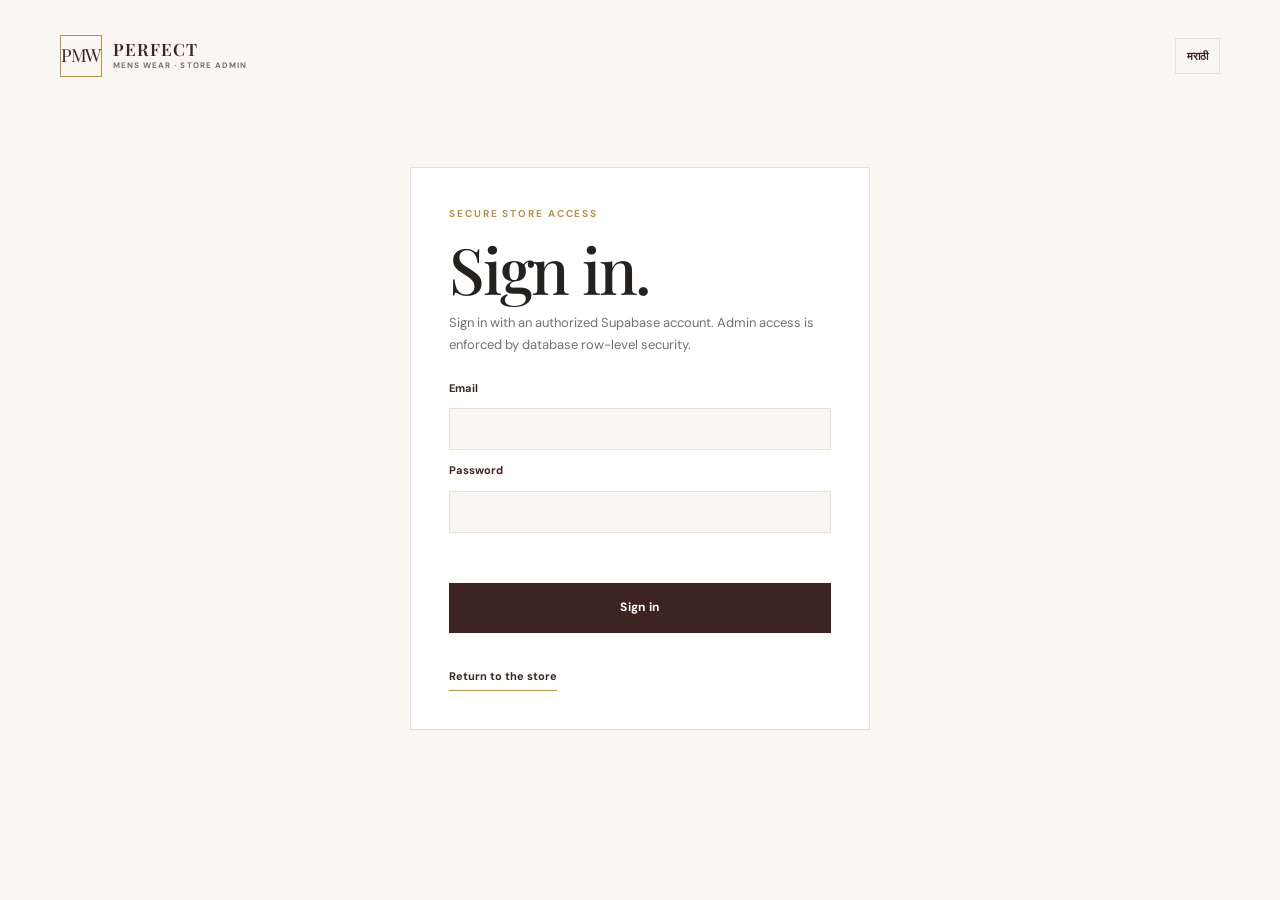
==== admin.html @ 5a7902ae "Complete Perfect Mens Wear storefront and video intro Co-authored-by: Copilot <223556219+Copilot@use" ====
<!doctype html>
<html lang="en">
  <head>
    <meta charset="utf-8">
    <meta name="viewport" content="width=device-width, initial-scale=1">
    <meta name="robots" content="noindex, nofollow">
    <meta name="theme-color" content="#3e2420">
    <title>Store administration | Perfect Mens Wear</title>
    <link rel="preconnect" href="https://fonts.googleapis.com">
    <link rel="preconnect" href="https://fonts.gstatic.com" crossorigin>
    <link href="https://fonts.googleapis.com/css2?family=DM+Sans:wght@400;500;600;700&family=Playfair+Display:wght@500;600;700&family=Noto+Serif+Devanagari:wght@500;600&display=swap" rel="stylesheet">
    <link rel="stylesheet" href="styles.css">
    <script src="site-config.js" defer></script>
    <script src="admin.js" defer></script>
  </head>
  <body class="admin-page">
    <main class="admin-shell page-width">
      <div class="admin-brand-row"><a class="wordmark" href="index.html"><span class="wordmark-mark">PMW</span><span class="wordmark-copy"><strong>PERFECT</strong><small>MENS WEAR · STORE ADMIN</small></span></a><button type="button" class="language-toggle" data-admin-language-toggle aria-label="Switch language">मराठी</button></div>
      <section class="admin-login" data-admin-login>
        <p class="eyebrow">SECURE STORE ACCESS</p>
        <h1>Sign in.</h1>
        <p>Sign in with an authorized Supabase account. Admin access is enforced by database row-level security.</p>
        <form data-admin-login-form>
          <label for="admin-email">Email</label><input id="admin-email" name="email" type="email" autocomplete="username" required>
          <label for="admin-password">Password</label><input id="admin-password" name="password" type="password" autocomplete="current-password" required>
          <p class="admin-message" data-admin-message role="alert"></p>
          <button class="button button-brown" type="submit">Sign in</button>
        </form>
        <a class="text-link" href="index.html">Return to the store</a>
      </section>
      <section class="admin-dashboard" data-admin-dashboard hidden>
        <header class="admin-dashboard-header">
          <div><p class="eyebrow">STORE ADMINISTRATION</p><h1>Manage your store.</h1><p data-admin-user></p></div>
          <button class="button button-outline-admin" type="button" data-admin-signout>Sign out</button>
        </header>
        <nav class="admin-tabs" aria-label="Admin sections">
          <button type="button" data-admin-tab="products" aria-selected="true">Products</button>
          <button type="button" data-admin-tab="enquiries" aria-selected="false">Order enquiries</button>
          <button type="button" data-admin-tab="store" aria-selected="false">Store information</button>
          <button type="button" data-admin-tab="banner" aria-selected="false">Homepage banner</button>
        </nav>
        <p class="admin-message" data-dashboard-message role="status"></p>
        <section class="admin-panel" data-admin-panel="products">
          <h2>Product catalogue</h2>
          <form class="admin-product-form" data-product-form>
            <input type="hidden" name="id">
            <label>Product name<input name="name" maxlength="120" required></label>
            <label>Product name (Marathi)<input name="name_mr" maxlength="120"></label>
            <label>Brand<input name="brand" maxlength="80" required></label>
            <label>Category<input name="category" maxlength="80" required></label>
            <label>Category (Marathi)<input name="category_mr" maxlength="80"></label>
            <label>Price (INR)<input name="price" type="number" min="0" step="1" required></label>
            <label>MRP (optional)<input name="mrp" type="number" min="0" step="1"></label>
            <label>Stock quantity<input name="stock" type="number" min="0" step="1" required></label>
            <label>Sizes (comma-separated)<input name="sizes" placeholder="S, M, L, XL" required></label>
            <label>Colours (comma-separated)<input name="colors" placeholder="Navy, Black"></label>
            <label>Tag<input name="tag" maxlength="40"></label>
            <label>Tag (Marathi)<input name="tag_mr" maxlength="40"></label>
            <label>Product gallery photos (up to 6)<input name="images" type="file" accept="image/jpeg,image/png,image/webp" multiple></label>
            <label class="admin-checkbox"><input name="active" type="checkbox" checked> Visible in the store</label>
            <label class="admin-checkbox"><input name="bestseller" type="checkbox"> Mark as a bestseller</label>
            <label class="admin-checkbox"><input name="new_arrival" type="checkbox"> Mark as a new arrival</label>
            <div class="admin-form-actions"><button class="button button-brown" type="submit">Save product</button><button class="button admin-cancel" type="button" data-product-reset>Clear form</button></div>
          </form>
          <div class="admin-table-wrap"><table><thead><tr><th>Product</th><th>Category</th><th>Price</th><th>Stock</th><th>Visible</th><th>Actions</th></tr></thead><tbody data-product-table></tbody></table></div>
        </section>
        <section class="admin-panel" data-admin-panel="enquiries" hidden>
          <h2>Order enquiries</h2>
          <p>Enquiries submitted through WhatsApp are not copied to this dashboard. This list displays only enquiries securely submitted to the configured Supabase project.</p>
          <div class="admin-table-wrap"><table><thead><tr><th>Received</th><th>Customer</th><th>Contact</th><th>Enquiry</th><th>Status</th><th>Actions</th></tr></thead><tbody data-enquiry-table></tbody></table></div>
        </section>
        <section class="admin-panel" data-admin-panel="store" hidden>
          <h2>Store information</h2>
          <form class="admin-store-form" data-store-form>
            <label>Store phone<input name="phone" type="tel" maxlength="30"></label>
            <label>Opening hours<input name="hours" maxlength="160"></label>
            <label>Full store address<textarea name="address" rows="3" maxlength="300"></textarea></label>
            <label>Google Maps directions URL<input name="mapUrl" type="url" required></label>
            <label>Google Maps embed URL (optional)<input name="mapEmbedUrl" type="url"></label>
            <label>Instagram profile URL (optional)<input name="instagramUrl" type="url"></label>
            <button class="button button-brown" type="submit">Save store information</button>
          </form>
        </section>
        <section class="admin-panel" data-admin-panel="banner" hidden>
          <h2>Homepage banner</h2>
          <form class="admin-banner-form" data-banner-form>
            <label>Banner title<input name="title" maxlength="120" required></label>
            <label>Banner title (Marathi)<input name="title_mr" maxlength="120"></label>
            <label>Image URL<input name="image_url" type="url"></label>
            <label>Upload a banner image<input name="image" type="file" accept="image/jpeg,image/png,image/webp"></label>
            <label>Store page link (optional)<input name="link_url" type="text" placeholder="collection.html or contact.html"></label>
            <label class="admin-checkbox"><input name="active" type="checkbox" checked> Publish this banner</label>
            <button class="button button-brown" type="submit">Save homepage banner</button>
          </form>
        </section>
      </section>
    </main>
  </body>
</html>
---- styles.css ----
:root {
  color-scheme: light;
  --brown: #3e2420;
  --brown-deep: #2b1916;
  --paper: #faf7f2;
  --white: #fff;
  --ink: #24211f;
  --muted: #77716c;
  --line: #e8e1d8;
  --gold: #b8924a;
  --green: #238a4b;
  --serif: "Playfair Display", Georgia, serif;
  --sans: "DM Sans", Arial, sans-serif;
  --devanagari: "Noto Serif Devanagari", serif;
}

* { box-sizing: border-box; }
html { scroll-behavior: smooth; }
body { margin: 0; background: var(--paper); color: var(--ink); font-family: var(--sans); font-size: 15px; line-height: 1.65; -webkit-font-smoothing: antialiased; }
body.drawer-is-open { overflow: hidden; }
button, input, select, textarea { font: inherit; }
button, a, select { -webkit-tap-highlight-color: transparent; }
button { color: inherit; }
a { color: inherit; text-decoration: none; }
img { display: block; max-width: 100%; }
h1, h2, h3, p { margin-top: 0; }
h1, h2, .category-name { font-family: var(--serif); font-weight: 500; letter-spacing: -.035em; }
h1 { font-size: clamp(3rem, 6.7vw, 6.4rem); line-height: .99; }
h2 { font-size: clamp(2.2rem, 4vw, 3.75rem); line-height: 1.07; }
h3 { font-family: var(--serif); font-weight: 500; }
::selection { color: var(--white); background: var(--brown); }
.page-width { width: min(1200px, calc(100% - 64px)); margin-inline: auto; }
.section-padding { padding-block: 104px; }
.centered { text-align: center; }
.mobile-only { display: none; }
.small-note { margin: 24px 0 0; color: var(--muted); font-size: 12px; }
.eyebrow { margin-bottom: 16px; color: var(--gold); font-size: 10px; font-weight: 700; letter-spacing: .19em; line-height: 1.5; }
.eyebrow-light { color: #dec58f; }
.section-heading { margin-bottom: 48px; }
.section-heading h2 { margin-bottom: 0; }
.split-heading { display: flex; align-items: end; justify-content: space-between; gap: 30px; }
.split-heading .text-link { margin-bottom: 10px; }
.section-intro { max-width: 570px; margin: 20px auto 0; color: var(--muted); }
.text-link { display: inline-flex; align-items: center; gap: 14px; padding: 5px 0; border: 0; border-bottom: 1px solid var(--gold); background: transparent; color: var(--brown); font-size: 13px; font-weight: 700; cursor: pointer; transition: gap .2s ease; }
.text-link:hover { gap: 20px; }
.text-link-light { color: var(--white); border-color: #dec58f; }
.button { display: inline-flex; min-height: 50px; align-items: center; justify-content: center; gap: 20px; padding: 0 24px; border: 1px solid transparent; font-size: 12px; font-weight: 700; letter-spacing: .025em; cursor: pointer; transition: background .2s ease, color .2s ease, border-color .2s ease, transform .2s ease; }
.button:hover { transform: translateY(-2px); }
.button-gold { background: var(--gold); color: var(--brown-deep); }
.button-gold:hover { background: #d1ad66; }
.button-brown { background: var(--brown); color: var(--white); }
.button-brown:hover { background: var(--brown-deep); }
.button-outline-light { border-color: rgba(255,255,255,.55); color: var(--white); }
.button-outline-light:hover { background: var(--white); color: var(--brown); }
.button-whatsapp { background: var(--green); color: var(--white); }
.button-whatsapp:hover { background: #176f3b; }
.button-full { width: 100%; }
.skip-link { position: fixed; z-index: 20; top: -60px; left: 16px; padding: 10px 16px; background: var(--white); color: var(--brown); }
.skip-link:focus { top: 12px; }
.sr-only { position: absolute; width: 1px; height: 1px; overflow: hidden; clip: rect(0,0,0,0); white-space: nowrap; clip-path: inset(50%); }

/* Cinematic storefront entrance */
.cinematic-scroll-track { position: relative; z-index: 20; height: 0; }
.cinematic-intro { position: fixed; z-index: 20; inset: 0; width: 100%; height: 100vh; height: 100svh; overflow: hidden; background: var(--brown-deep); color: var(--paper); visibility: hidden; opacity: 0; }
.cinematic-stage { position: relative; width: 100%; height: 100%; overflow: hidden; background: var(--brown-deep); }
.cinematic-video { position: absolute; inset: 0; width: 100%; height: 100%; max-width: none; background: var(--brown-deep); object-fit: cover; object-position: center 52%; }
.cinematic-grade { position: absolute; inset: 0; background: linear-gradient(180deg, rgba(20,13,11,.2), rgba(20,13,11,.04) 40%, rgba(20,13,11,.43)); pointer-events: none; }
.cinematic-opening-copy { position: absolute; z-index: 1; top: clamp(24px, 5vh, 58px); left: clamp(24px, 5vw, 72px); text-shadow: 0 2px 18px rgba(0,0,0,.4); }
.cinematic-identifier { margin: 0; color: var(--paper); font-size: 10px; font-weight: 700; letter-spacing: .2em; }
.cinematic-location { margin: 5px 0 0; color: rgba(250,247,242,.88); font-family: var(--devanagari); font-size: 13px; }
.cinematic-scroll-cue { position: absolute; z-index: 2; bottom: clamp(34px, 7vh, 72px); left: 50%; display: flex; align-items: center; gap: 14px; padding: 8px 14px; border: 0; background: transparent; color: rgba(250,247,242,.94); font-size: 9px; font-weight: 600; letter-spacing: .23em; text-shadow: 0 1px 9px rgba(0,0,0,.45); transform: translateX(-50%); white-space: nowrap; cursor: pointer; }
.cinematic-scroll-cue i { display: block; color: var(--gold); font-size: 20px; font-style: normal; line-height: 1; animation: cinematic-arrow-bob 1.2s ease-in-out infinite; }
.cinematic-scroll-cue:focus-visible { outline: 1px solid var(--gold); outline-offset: 3px; }
.cinematic-play { position: absolute; z-index: 4; bottom: 92px; left: 50%; min-height: 44px; padding: 0 20px; border: 1px solid rgba(250,247,242,.75); background: rgba(43,25,22,.75); color: var(--paper); cursor: pointer; transform: translateX(-50%); }
.cinematic-play[hidden] { display: none; }
.cinematic-skip { position: absolute; z-index: 5; top: 24px; right: 24px; min-height: 42px; padding: 0 15px; border: 1px solid rgba(250,247,242,.62); background: rgba(43,25,22,.22); color: var(--paper); font-size: 11px; cursor: pointer; backdrop-filter: blur(6px); transition: background .2s ease, border-color .2s ease; }
.cinematic-skip:hover, .cinematic-skip:focus-visible { border-color: var(--gold); background: rgba(43,25,22,.76); }
.cinematic-skip:focus-visible { outline: 2px solid var(--gold); outline-offset: 3px; }
.cinematic-brand { position: absolute; z-index: 3; inset: 0; display: flex; flex-direction: column; align-items: center; justify-content: center; padding: 24px; background: var(--brown-deep); color: var(--paper); text-align: center; }
.cinematic-brand-name { display: grid; margin: 0; font-family: var(--serif); font-size: clamp(2.5rem, 8vw, 6.4rem); font-weight: 500; letter-spacing: .09em; line-height: .98; }
.cinematic-brand-name span:last-child { color: var(--gold); font-size: .56em; letter-spacing: .24em; }
.cinematic-divider { display: block; width: min(94px, 22vw); height: 1px; margin: 25px auto 21px; background: var(--gold); }
.cinematic-established, .cinematic-motto { margin: 0; font-size: 9px; letter-spacing: .22em; }
.cinematic-established { color: var(--gold); }
.cinematic-motto { margin-top: 35px; color: rgba(250,247,242,.65); font-size: 8px; letter-spacing: .17em; }
@keyframes cinematic-arrow-bob { 0%, 100% { transform: translateY(-2px); } 50% { transform: translateY(4px); } }

/* Header */
.site-header { position: relative; z-index: 5; height: 82px; background: var(--paper); }
.nav-inner, .primary-nav, .wordmark { display: flex; align-items: center; }
.nav-inner { height: 100%; justify-content: space-between; }
.wordmark { gap: 11px; }
.wordmark-mark { display: flex; width: 42px; height: 42px; align-items: center; justify-content: center; padding-right: .11em; border: 1px solid var(--gold); color: var(--brown); font-family: var(--serif); font-size: 18px; letter-spacing: -.11em; }
.wordmark-copy { display: grid; gap: 1px; }
.wordmark-copy strong { color: var(--brown); font-family: var(--serif); font-size: 17px; font-weight: 600; letter-spacing: .06em; line-height: 1.1; }
.wordmark-copy small { color: var(--muted); font-size: 8px; font-weight: 700; letter-spacing: .13em; }
.primary-nav { gap: 34px; }
.primary-nav > a { position: relative; padding-block: 8px; color: #514a46; font-size: 12px; font-weight: 600; }
.primary-nav > a::after { position: absolute; right: 0; bottom: 1px; left: 0; height: 1px; background: var(--gold); content: ""; transform: scaleX(0); transform-origin: left; transition: transform .2s ease; }
.primary-nav > a:hover::after, .primary-nav > a.is-active::after { transform: scaleX(1); }
.primary-nav > a.is-active { color: var(--brown); }
.nav-order { display: inline-flex; min-height: 42px; align-items: center; gap: 10px; padding: 0; border: 0; background: transparent; color: var(--brown); font-size: 12px; font-weight: 700; cursor: pointer; }
.cart-count { display: inline-grid; min-width: 22px; height: 22px; place-items: center; border-radius: 50%; background: var(--brown); color: var(--white); font-size: 10px; }
.nav-toggle { display: none; width: 44px; height: 44px; padding: 11px; border: 0; background: transparent; cursor: pointer; }
.nav-toggle span { display: block; height: 1px; margin: 6px 0; background: var(--brown); transition: transform .2s ease; }
.nav-toggle[aria-expanded="true"] span:first-child { transform: translateY(3.5px) rotate(45deg); }
.nav-toggle[aria-expanded="true"] span:last-child { transform: translateY(-3.5px) rotate(-45deg); }

/* Home */
.hero { position: relative; min-height: 660px; overflow: hidden; background: var(--brown); color: var(--white); }
.hero-image, .hero-shade { position: absolute; inset: 0; }
.hero-image { background: url("https://images.unsplash.com/photo-1617137968427-85924c800a22?auto=format&fit=crop&w=2200&q=88") center 38% / cover; }
.hero-shade { background: linear-gradient(90deg, rgba(28,18,16,.82) 0%, rgba(35,21,18,.62) 43%, rgba(35,21,18,.05) 100%), linear-gradient(0deg, rgba(24,16,14,.32), transparent 45%); }
.hero-content { position: relative; display: flex; min-height: 660px; flex-direction: column; align-items: flex-start; justify-content: center; padding-block: 80px 105px; }
.hero h1 { margin-bottom: 15px; }
.hero-marathi { margin-bottom: 18px; color: #e6d5b3; font-family: var(--devanagari); font-size: clamp(16px, 2vw, 22px); }
.hero-copy { max-width: 410px; margin-bottom: 29px; color: rgba(255,255,255,.8); font-size: 14px; }
.hero-actions { display: flex; align-items: center; gap: 28px; }
.since-badge { position: absolute; right: 25px; bottom: 53px; display: grid; width: 116px; height: 116px; place-content: center; border: 1px solid rgba(222,197,143,.75); border-radius: 50%; text-align: center; transform: rotate(7deg); }
.since-badge span { color: #e9d8b8; font-size: 9px; letter-spacing: .07em; }
.since-badge strong { color: var(--white); font-family: var(--serif); font-size: 18px; font-weight: 500; }
.hero-caption { position: absolute; right: 32px; bottom: 19px; color: rgba(255,255,255,.65); font-size: 8px; letter-spacing: .18em; }
.brand-section { padding-block: 78px 67px; background: var(--white); }
.brand-section .section-heading { margin-bottom: 34px; }
.brand-section .section-heading h2 { font-size: clamp(1.9rem, 3vw, 2.7rem); }
.brand-list { display: flex; flex-wrap: wrap; align-items: center; justify-content: space-around; gap: 20px; padding-block: 28px; border-top: 1px solid var(--line); border-bottom: 1px solid var(--line); color: #68615c; }
.brand-list span { font-family: var(--serif); font-size: 22px; font-weight: 600; }
.brand-list span:nth-child(2) { font-family: var(--sans); font-size: 16px; font-weight: 700; letter-spacing: .1em; }
.brand-list span:nth-child(3) { font-family: var(--sans); font-size: 19px; font-weight: 700; }
.brand-list span:nth-child(4) { font-family: var(--serif); font-style: italic; }
.brand-list span:nth-child(5) { max-width: 95px; font-size: 15px; line-height: 1.1; text-align: center; }
.brand-section .small-note { margin-top: 17px; }
.category-section { padding-bottom: 90px; }
.category-grid { display: grid; grid-template-columns: repeat(3, 1fr); gap: 16px; }
.category-card { position: relative; display: flex; min-height: 370px; flex-direction: column; justify-content: space-between; overflow: hidden; padding: 25px; background-color: var(--brown); background-position: center; background-size: cover; color: var(--white); }
.category-card::before { position: absolute; inset: 0; background: linear-gradient(180deg, rgba(25,18,16,.08), rgba(25,18,16,.7)); content: ""; transition: background .2s ease; }
.category-card:hover::before { background: linear-gradient(180deg, rgba(25,18,16,.03), rgba(25,18,16,.82)); }
.category-card > * { position: relative; }
.category-shirts { background-image: url("https://images.unsplash.com/photo-1598033129183-c4f50c736f10?auto=format&fit=crop&w=900&q=82"); }
.category-ethnic { background-image: url("https://images.unsplash.com/photo-1617137968427-85924c800a22?auto=format&fit=crop&w=900&q=82"); }
.category-tailoring { background-image: url("https://images.unsplash.com/photo-1617127365659-c47fa864d8bc?auto=format&fit=crop&w=900&q=82"); }
.category-index { color: #f0dfc0; font-size: 9px; font-weight: 600; letter-spacing: .15em; }
.category-name { margin: auto 0 7px; font-size: clamp(1.8rem, 3vw, 2.5rem); }
.category-arrow { position: absolute; right: 24px; bottom: 27px; font-size: 20px; }
.featured-section { background: #f0eae2; }
.new-arrivals-section { background: var(--white); }
.bestsellers-section { background: #f0eae2; }
.product-grid { display: grid; grid-template-columns: repeat(4, minmax(0, 1fr)); gap: 25px 18px; }
.product-card { min-width: 0; transition: transform .25s ease; }
.product-card:hover { transform: translateY(-3px); }
.product-image-wrap { position: relative; aspect-ratio: 4 / 4.8; overflow: hidden; background: #e9e3dc; }
.product-image { width: 100%; height: 100%; object-fit: cover; transition: transform .5s cubic-bezier(.2,.7,.2,1); }
.product-card:hover .product-image { transform: scale(1.045); }
.product-image.image-unavailable { visibility: hidden; }
.product-tag { position: absolute; top: 13px; left: 13px; padding: 6px 9px; background: var(--paper); color: var(--brown); font-size: 8px; font-weight: 700; letter-spacing: .1em; text-transform: uppercase; }
.product-add { position: absolute; right: 12px; bottom: 12px; display: grid; width: 40px; height: 40px; place-items: center; border: 0; border-radius: 50%; background: var(--white); color: var(--brown); font-size: 24px; cursor: pointer; transition: background .2s ease, color .2s ease; }
.product-add:hover { background: var(--brown); color: var(--white); }
.product-meta { display: flex; justify-content: space-between; gap: 8px; margin-top: 14px; color: var(--muted); font-size: 9px; font-weight: 700; letter-spacing: .11em; text-transform: uppercase; }
.product-card h3 { margin: 7px 0 5px; font-size: 18px; line-height: 1.3; }
.product-price { display: flex; align-items: center; gap: 9px; }
.product-price strong { font-size: 13px; }
.product-mrp { color: #938b83; font-size: 11px; text-decoration: line-through; }
.product-enquiry-button { display: flex; width: 100%; min-height: 39px; align-items: center; justify-content: space-between; gap: 8px; margin-top: 12px; padding: 0 12px; border: 1px solid var(--brown); background: transparent; color: var(--brown); font-size: 10px; font-weight: 700; text-align: left; cursor: pointer; transition: background .2s ease, color .2s ease; }
.product-enquiry-button:hover { background: var(--brown); color: var(--white); }
.product-card-actions { display: flex; gap: 8px; margin-top: 12px; }
.product-card-actions select { width: 78px; height: 40px; padding: 0 8px; border: 1px solid var(--line); border-radius: 0; background: var(--white); color: var(--brown); font-size: 11px; }
.add-button { min-height: 40px; flex: 1; padding-inline: 12px; border: 1px solid var(--brown); background: transparent; color: var(--brown); font-size: 10px; font-weight: 700; cursor: pointer; transition: background .2s ease, color .2s ease; }
.add-button:hover { background: var(--brown); color: var(--white); }
.product-grid-home .product-card-actions { display: none; }
.featured-section > .page-width > .small-note { margin-top: 28px; }
.heritage-section { display: grid; min-height: 500px; grid-template-columns: 1fr 1fr; background: var(--brown); color: var(--white); }
.heritage-image { min-height: 470px; background: url("https://images.unsplash.com/photo-1617137968427-85924c800a22?auto=format&fit=crop&w=1300&q=85") center 38% / cover; }
.heritage-copy { display: flex; max-width: 650px; flex-direction: column; align-items: flex-start; justify-content: center; padding: 75px clamp(38px, 7vw, 105px); }
.heritage-copy h2 { margin-bottom: 19px; font-size: clamp(2.2rem, 3.7vw, 3.5rem); }
.heritage-copy > p:not(.eyebrow) { max-width: 415px; margin-bottom: 28px; color: rgba(255,255,255,.72); font-size: 13px; }
.order-section { background: var(--white); }
.order-section .section-heading { margin-bottom: 48px; }
.order-section .section-heading h2 { font-size: clamp(2.1rem, 4vw, 3.25rem); }
.steps-grid { display: grid; grid-template-columns: repeat(3, 1fr); margin: 0 0 42px; border-top: 1px solid var(--line); border-bottom: 1px solid var(--line); }
.step { padding: 30px 34px; }
.step + .step { border-left: 1px solid var(--line); }
.step-number { color: var(--gold); font-family: var(--serif); font-size: 22px; }
.step h3 { margin: 14px 0 8px; font-size: 20px; }
.step p { max-width: 280px; margin-bottom: 0; color: var(--muted); font-size: 12px; }

/* Interior pages */
.page-hero { position: relative; min-height: 390px; overflow: hidden; background-color: var(--brown); background-position: center 44%; background-size: cover; color: var(--white); }
.page-hero::before { position: absolute; inset: 0; background: linear-gradient(90deg, rgba(30,18,15,.8), rgba(30,18,15,.15)); content: ""; }
.collection-hero { background-image: url("https://images.unsplash.com/photo-1617127365659-c47fa864d8bc?auto=format&fit=crop&w=2000&q=85"); }
.contact-hero { background-image: url("https://images.unsplash.com/photo-1617137968427-85924c800a22?auto=format&fit=crop&w=2000&q=85"); }
.page-hero-content { position: relative; display: flex; min-height: 390px; flex-direction: column; align-items: flex-start; justify-content: center; padding-block: 60px; }
.page-hero h1 { margin-bottom: 15px; font-size: clamp(3.1rem, 6vw, 5.3rem); }
.page-hero-content > p:last-child { max-width: 390px; margin-bottom: 0; color: rgba(255,255,255,.83); font-size: 14px; }
.collection-section { padding-top: 56px; }
.catalog-notice { display: flex; align-items: flex-start; gap: 13px; margin-bottom: 54px; padding: 17px 19px; border: 1px solid #e7d8b8; background: #f7f0e3; }
.notice-mark { display: grid; width: 21px; height: 21px; flex: 0 0 auto; place-items: center; border: 1px solid var(--gold); border-radius: 50%; color: var(--brown); font-family: var(--serif); font-size: 13px; }
.catalog-notice p { margin: 0; color: #655b4e; font-size: 12px; }
.catalog-notice strong { color: var(--brown); }
.collection-toolbar { display: flex; align-items: end; justify-content: space-between; gap: 20px; }
.collection-toolbar h2 { margin: 0; font-size: clamp(2.1rem, 4vw, 3.2rem); }
.collection-toolbar .eyebrow { margin-bottom: 7px; }
.filter-list { display: flex; flex-wrap: wrap; gap: 9px; margin: 32px 0 35px; }
.filter-chip { min-height: 40px; padding: 0 17px; border: 1px solid #ddd5ca; background: transparent; color: #625a54; font-size: 11px; cursor: pointer; transition: background .2s ease, color .2s ease, border-color .2s ease; }
.filter-chip:hover, .filter-chip.is-active { border-color: var(--brown); background: var(--brown); color: var(--white); }
.collection-section .product-grid { row-gap: 44px; }
.empty-products { grid-column: 1 / -1; color: var(--muted); }
.story-section { padding-block: 110px; background: var(--white); }
.story-grid { display: grid; grid-template-columns: 1fr 1fr; align-items: center; gap: clamp(45px, 8vw, 120px); }
.story-image { min-height: 520px; background: url("https://images.unsplash.com/photo-1617127365659-c47fa864d8bc?auto=format&fit=crop&w=1200&q=85") center / cover; }
.store-visit-section { background: var(--white); }
.store-visit-grid { display: grid; grid-template-columns: 1fr 1fr; align-items: center; gap: clamp(42px, 8vw, 110px); }
.storefront-photo-slot { position: relative; display: grid; min-height: 380px; place-items: center; overflow: hidden; background: #eee7de; }
.storefront-image { position: absolute; inset: 0; width: 100%; height: 100%; object-fit: cover; }
.storefront-image[hidden] { display: none; }
.storefront-photo-placeholder { display: flex; width: min(330px, calc(100% - 40px)); flex-direction: column; align-items: center; justify-content: center; padding: 36px 25px; border: 1px solid rgba(62,36,32,.18); color: var(--brown); text-align: center; }
.storefront-photo-placeholder[hidden] { display: none; }
.storefront-monogram { display: grid; width: 64px; height: 64px; place-items: center; margin-bottom: 20px; border: 1px solid var(--gold); font-family: var(--serif); font-size: 19px; }
.storefront-photo-placeholder p { max-width: 250px; margin: 0; color: #665c55; font-size: 12px; }
.store-visit-copy { max-width: 480px; }
.store-visit-copy h2 { margin-bottom: 20px; }
.store-visit-copy > p:not(.eyebrow) { color: #69615b; font-size: 13px; }
.store-visit-copy .store-visit-address { margin-block: 22px; color: var(--brown); font-weight: 700; }
.story-copy { max-width: 480px; }
.story-copy h2 { margin-bottom: 24px; font-size: clamp(2.7rem, 4.6vw, 4.25rem); }
.story-copy > p:not(.eyebrow):not(.story-signoff) { color: #69615b; font-size: 13px; }
.story-signoff { margin: 28px 0 0; color: var(--brown); font-family: var(--devanagari); font-size: 13px; }
.story-signoff span { padding-inline: 5px; color: var(--gold); }
.contact-section { background: #f0eae2; }
.contact-grid { display: grid; grid-template-columns: 1fr .8fr; align-items: center; gap: clamp(60px, 11vw, 160px); }
.contact-copy h2 { margin-bottom: 23px; font-size: clamp(2.8rem, 4.7vw, 4.25rem); }
.contact-location { margin-bottom: 34px; color: #655e58; font-size: 13px; }
.contact-details { display: grid; gap: 19px; margin-bottom: 26px; }
.contact-detail { display: grid; grid-template-columns: 110px 1fr; align-items: baseline; gap: 12px; }
.contact-detail > span { color: #93836d; font-size: 9px; font-weight: 700; letter-spacing: .14em; }
.contact-detail p, .contact-detail a, .contact-detail button { margin: 0; color: var(--brown); font-size: 13px; font-weight: 600; }
.inline-button { padding: 0; border: 0; background: transparent; text-align: left; cursor: pointer; }
.inline-button span { margin-left: 7px; color: var(--gold); }
.contact-card { position: relative; display: flex; min-height: 430px; flex-direction: column; justify-content: center; overflow: hidden; padding: 48px; background: var(--brown); color: var(--white); }
.contact-card::after { position: absolute; right: -70px; bottom: -100px; width: 320px; height: 320px; border: 1px solid rgba(222,197,143,.25); border-radius: 50%; box-shadow: 0 0 0 36px rgba(222,197,143,.035), 0 0 0 72px rgba(222,197,143,.025); content: ""; }
.contact-card-top { position: absolute; top: 28px; right: 30px; left: 30px; display: flex; align-items: center; justify-content: space-between; }
.monogram { color: var(--gold); font-family: var(--serif); font-size: 16px; letter-spacing: .12em; }
.since-label { color: #d4c09a; font-size: 8px; letter-spacing: .18em; }
.contact-card h3 { position: relative; margin-bottom: 13px; font-size: clamp(2.5rem, 4vw, 3.5rem); line-height: 1.1; }
.contact-card > p:not(.eyebrow) { position: relative; margin-bottom: 0; color: rgba(255,255,255,.73); font-size: 12px; }
.contact-card .eyebrow { position: relative; margin-bottom: 13px; }
.contact-card-bottom { position: absolute; z-index: 1; bottom: 26px; left: 30px; color: #d4c09a; font-family: var(--devanagari); font-size: 11px; }
.closing-section { background: var(--white); }
.closing-section h2 { margin-bottom: 19px; font-size: clamp(2.3rem, 4vw, 3.5rem); }
.closing-section .section-intro { margin-bottom: 27px; }

/* Footer */
.site-footer { background: var(--brown-deep); color: var(--white); }
.footer-main { display: grid; grid-template-columns: 1.3fr .8fr 1fr .8fr; gap: 40px; padding-block: 62px 52px; }
.wordmark-light .wordmark-mark { color: var(--white); }
.wordmark-light .wordmark-copy strong { color: var(--white); }
.wordmark-light .wordmark-copy small { color: #c9bba9; }
.footer-brand > p { margin: 20px 0 0; color: #c6bdb5; font-size: 11px; }
.footer-column { display: flex; flex-direction: column; align-items: flex-start; gap: 8px; }
.footer-column h3 { margin: 2px 0 8px; color: #e3c88f; font-family: var(--sans); font-size: 10px; font-weight: 700; letter-spacing: .16em; text-transform: uppercase; }
.footer-column > a, .footer-column > p, .footer-whatsapp { margin: 0; color: #c6bdb5; font-size: 11px; }
.footer-column > a:hover, .footer-whatsapp:hover { color: var(--white); }
.footer-whatsapp { padding: 0; border: 0; background: transparent; cursor: pointer; }
.footer-note { display: flex; flex-direction: column; align-items: flex-start; justify-content: center; border-left: 1px solid rgba(255,255,255,.15); padding-left: 27px; }
.footer-since { color: #e3c88f; font-family: var(--serif); font-size: 20px; }
.footer-note p { margin: 8px 0; color: #c6bdb5; font-size: 11px; }
.footer-note > span:last-child { color: #c6bdb5; font-family: var(--devanagari); font-size: 11px; }
.footer-bottom { border-top: 1px solid rgba(255,255,255,.12); }
.footer-bottom > .page-width { display: flex; min-height: 47px; align-items: center; justify-content: space-between; color: #a99d93; font-size: 9px; }

/* Order drawer */
.toast-region { position: fixed; z-index: 15; right: 22px; bottom: 22px; max-width: min(420px, calc(100% - 32px)); padding: 14px 18px; background: var(--brown-deep); color: var(--white); font-size: 12px; opacity: 0; pointer-events: none; transform: translateY(12px); transition: opacity .2s ease, transform .2s ease; }
.toast-region.is-visible { opacity: 1; transform: translateY(0); }
.drawer-backdrop { position: fixed; z-index: 10; inset: 0; background: rgba(20,14,12,.54); opacity: 0; transition: opacity .25s ease; }
.drawer-backdrop:not([hidden]) { opacity: 1; }
.order-drawer { position: fixed; z-index: 11; top: 0; right: 0; bottom: 0; display: flex; width: min(480px, 100%); flex-direction: column; background: var(--paper); box-shadow: -10px 0 35px rgba(0,0,0,.12); visibility: hidden; transform: translateX(105%); transition: transform .28s ease, visibility .28s; }
.order-drawer.is-open { visibility: visible; transform: translateX(0); }
.drawer-header { display: flex; min-height: 94px; align-items: center; justify-content: space-between; padding: 20px 26px; border-bottom: 1px solid var(--line); }
.drawer-header .eyebrow { margin-bottom: 4px; }
.drawer-header h2 { margin: 0; font-size: 27px; }
.icon-button { display: grid; width: 42px; height: 42px; place-items: center; border: 1px solid var(--line); background: transparent; font-size: 26px; cursor: pointer; }
.drawer-body { flex: 1; overflow: auto; padding: 22px 26px 30px; }
.cart-items { display: grid; gap: 16px; }
.cart-item { position: relative; display: grid; grid-template-columns: 84px 1fr 30px; gap: 14px; padding-bottom: 16px; border-bottom: 1px solid var(--line); }
.cart-item > img { width: 84px; height: 104px; background: #e9e3dc; object-fit: cover; }
.cart-item-info > span { color: var(--muted); font-size: 9px; font-weight: 700; letter-spacing: .1em; text-transform: uppercase; }
.cart-item-info h3 { margin: 2px 0 4px; font-size: 15px; line-height: 1.25; }
.cart-item-info > p { margin: 0 0 8px; color: var(--muted); font-size: 10px; }
.quantity-control { display: inline-flex; height: 28px; align-items: center; border: 1px solid var(--line); }
.quantity-control button { width: 30px; height: 28px; border: 0; background: transparent; cursor: pointer; }
.quantity-control span { min-width: 21px; text-align: center; font-size: 11px; }
.remove-item { align-self: start; border: 0; background: transparent; color: var(--muted); font-size: 21px; cursor: pointer; }
.empty-cart { padding: 32px 12px; text-align: center; }
.empty-cart-icon { display: inline-grid; width: 48px; height: 48px; place-items: center; border: 1px solid var(--gold); border-radius: 50%; color: var(--brown); font-size: 24px; }
.empty-cart h3 { margin: 15px 0 5px; font-size: 20px; }
.empty-cart p { color: var(--muted); font-size: 12px; }
.empty-cart .text-link { font-size: 11px; }
.order-form { display: grid; gap: 10px; margin-top: 25px; }
.cart-total { display: flex; align-items: center; justify-content: space-between; padding-top: 18px; border-top: 1px solid var(--line); font-size: 13px; }
.cart-total strong { color: var(--brown); font-size: 19px; }
.order-form .small-note { margin: 0 0 8px; font-size: 10px; }
.order-form label { margin-top: 3px; color: var(--brown); font-size: 11px; font-weight: 700; }
.order-form label span { color: var(--muted); font-weight: 400; }
.order-form input, .order-form textarea { width: 100%; min-height: 43px; padding: 10px 12px; border: 1px solid #ddd5ca; border-radius: 0; outline: 0; background: var(--white); color: var(--ink); font-size: 12px; }
.order-form textarea { resize: vertical; }
.order-form input:focus, .order-form textarea:focus { border-color: var(--gold); box-shadow: 0 0 0 2px rgba(184,146,74,.14); }
.form-error { min-height: 0; margin: 0; color: #a33324; font-size: 11px; }
.form-error:empty { display: none; }
.order-form .button { margin-top: 5px; }
.drawer-disclaimer { margin: 0; color: var(--muted); font-size: 10px; text-align: center; }

@media (max-width: 900px) {
  .page-width { width: min(100% - 48px, 760px); }
  .section-padding { padding-block: 82px; }
  .primary-nav { gap: 22px; }
  .product-grid { grid-template-columns: repeat(2, minmax(0, 1fr)); gap: 34px 18px; }
  .product-grid-home { grid-template-columns: repeat(2, minmax(0, 1fr)); gap: 28px 16px; }
  .product-grid-home .product-card h3 { font-size: 16px; }
  .product-grid-home .product-meta { font-size: 8px; }
  .product-grid-home .product-image-wrap { aspect-ratio: 4 / 4.7; }
  .category-card { min-height: 310px; padding: 19px; }
  .heritage-copy { padding: 55px 38px; }
  .footer-main { grid-template-columns: 1fr 1fr; gap: 38px; }
  .footer-note { min-height: 100px; }
  .contact-grid { gap: 55px; }
  .contact-card { min-height: 400px; padding: 34px; }
}

@media (max-width: 600px) {
  body { font-size: 14px; }
  .page-width { width: calc(100% - 40px); }
  .section-padding { padding-block: 68px; }
  .cinematic-video { object-position: 52% 62%; }
  .cinematic-opening-copy { top: 22px; left: 18px; }
  .cinematic-identifier { font-size: 8px; letter-spacing: .15em; }
  .cinematic-location { font-size: 11px; }
  .cinematic-skip { top: 16px; right: 14px; min-height: 40px; padding-inline: 11px; font-size: 10px; }
  .cinematic-scroll-cue { bottom: 30px; font-size: 8px; }
  .cinematic-brand-name { font-size: clamp(2.45rem, 13vw, 4.2rem); }
  .cinematic-motto { margin-top: 28px; font-size: 7px; }
  .section-heading { margin-bottom: 32px; }
  .mobile-only { display: initial; }
  .split-heading { align-items: flex-start; flex-direction: column; gap: 18px; }
  .split-heading .text-link { margin: 0; }
  .site-header { height: 70px; }
  .wordmark-mark { width: 37px; height: 37px; font-size: 16px; }
  .wordmark-copy strong { font-size: 15px; }
  .wordmark-copy small { font-size: 7px; }
  .nav-toggle { display: block; }
  .primary-nav { position: absolute; top: 70px; right: 0; left: 0; display: none; align-items: stretch; flex-direction: column; gap: 0; padding: 10px 20px 18px; border-top: 1px solid var(--line); background: var(--paper); box-shadow: 0 12px 20px rgba(36,25,20,.08); }
  .primary-nav.is-open { display: flex; }
  .primary-nav > a { padding: 13px 0; border-bottom: 1px solid var(--line); }
  .primary-nav > a::after { display: none; }
  .nav-order { justify-content: flex-start; padding-top: 13px; }
  .hero, .hero-content { min-height: 640px; }
  .hero-image { background-position: 58% center; }
  .hero-shade { background: linear-gradient(90deg, rgba(28,18,16,.78), rgba(35,21,18,.28)), linear-gradient(0deg, rgba(24,16,14,.45), transparent 55%); }
  .hero-content { justify-content: center; padding-block: 72px 130px; }
  .hero h1 { font-size: clamp(3.35rem, 15vw, 5rem); }
  .hero-copy { max-width: 315px; font-size: 13px; }
  .hero-actions { align-items: flex-start; flex-direction: column; gap: 14px; }
  .since-badge { right: 22px; bottom: 44px; width: 90px; height: 90px; }
  .since-badge span { font-size: 7px; }
  .since-badge strong { font-size: 15px; }
  .hero-caption { right: auto; bottom: 16px; left: 20px; font-size: 7px; }
  .brand-section { padding-block: 61px 53px; }
  .brand-list { justify-content: center; gap: 22px 32px; padding-block: 24px; }
  .brand-list span { font-size: 18px; }
  .brand-list span:nth-child(2) { font-size: 13px; }
  .brand-list span:nth-child(3) { font-size: 16px; }
  .brand-list span:nth-child(4) { font-size: 18px; }
  .brand-list span:nth-child(5) { font-size: 12px; }
  .category-grid { grid-template-columns: 1fr; gap: 12px; }
  .category-card { min-height: 320px; padding: 23px; }
  .category-name { font-size: 2.25rem; }
  .product-grid-home { grid-template-columns: repeat(2, minmax(0, 1fr)); gap: 27px 13px; }
  .product-grid-home .product-meta { font-size: 8px; }
  .product-grid-home .product-card h3 { font-size: 16px; }
  .product-grid-home .product-image-wrap { aspect-ratio: 4 / 4.7; }
  .heritage-section { grid-template-columns: 1fr; }
  .heritage-image { min-height: 310px; }
  .heritage-copy { padding: 58px 25px 65px; }
  .steps-grid { grid-template-columns: 1fr; }
  .step { padding: 24px 20px; }
  .step + .step { border-top: 1px solid var(--line); border-left: 0; }
  .page-hero, .page-hero-content { min-height: 350px; }
  .page-hero h1 { font-size: 3.5rem; }
  .page-hero-content { padding-block: 52px; }
  .collection-section { padding-top: 40px; }
  .catalog-notice { margin-bottom: 38px; padding: 14px; }
  .collection-toolbar { align-items: flex-start; flex-direction: column; }
  .collection-toolbar .button { min-height: 43px; }
  .filter-list { gap: 7px; margin: 25px 0 28px; }
  .filter-chip { min-height: 37px; padding-inline: 12px; font-size: 10px; }
  .collection-section .product-grid { gap: 30px 13px; }
  .product-card h3 { font-size: 16px; }
  .product-meta { font-size: 8px; }
  .product-enquiry-button { min-height: 38px; margin-top: 10px; padding-inline: 9px; font-size: 9px; }
  .product-card-actions { display: grid; grid-template-columns: 72px 1fr; gap: 6px; margin-top: 11px; }
  .product-card-actions select { width: 100%; min-width: 0; height: 39px; padding: 0 7px; font-size: 10px; }
  .add-button { min-height: 39px; padding: 0 7px; font-size: 9px; }
  .story-section { padding-block: 65px; }
  .story-grid { grid-template-columns: 1fr; gap: 37px; }
  .story-image { min-height: 340px; }
  .story-copy h2 { font-size: 3.15rem; }
  .store-visit-grid { grid-template-columns: 1fr; gap: 34px; }
  .storefront-photo-slot { min-height: 285px; }
  .store-visit-copy h2 { font-size: 3.1rem; }
  .contact-grid { grid-template-columns: 1fr; gap: 43px; }
  .contact-copy h2 { font-size: 3.2rem; }
  .contact-detail { grid-template-columns: 94px 1fr; }
  .contact-card { min-height: 355px; }
  .closing-section h2 { font-size: 2.6rem; }
  .footer-main { grid-template-columns: 1fr 1fr; gap: 33px 22px; padding-block: 48px 38px; }
  .footer-brand { grid-column: 1 / -1; }
  .footer-note { min-height: 88px; padding-left: 18px; }
  .footer-bottom > .page-width { min-height: 53px; font-size: 8px; }
  .drawer-header { padding-inline: 20px; }
  .drawer-body { padding-inline: 20px; }
  .toast-region { right: 16px; bottom: 16px; }
}

@media (prefers-reduced-motion: reduce) {
  *, *::before, *::after { scroll-behavior: auto !important; transition-duration: .01ms !important; animation-duration: .01ms !important; animation-iteration-count: 1 !important; }
}

.language-toggle {
  min-height: 36px;
  padding: 0 11px;
  border: 1px solid var(--line);
  background: transparent;
  color: var(--brown);
  font-size: 11px;
  font-weight: 700;
  cursor: pointer;
}
.language-toggle:hover, .language-toggle:focus-visible { border-color: var(--gold); background: var(--white); }
.product-image-button { position: absolute; inset: 0; width: 100%; padding: 0; border: 0; background: transparent; text-align: left; cursor: zoom-in; }
.product-image-button .product-image { position: absolute; inset: 0; }
.product-image-wrap { isolation: isolate; }
.product-tag, .product-add, .wishlist-button { z-index: 1; }
.wishlist-button { position: absolute; top: 11px; right: 11px; display: grid; width: 38px; height: 38px; place-items: center; border: 0; border-radius: 50%; background: var(--white); color: var(--brown); font-size: 21px; cursor: pointer; transition: background .2s ease, color .2s ease, transform .2s ease; }
.wishlist-button:hover { transform: scale(1.08); }
.wishlist-button.is-saved { background: var(--brown); color: var(--white); }
.product-details-link { margin-top: 9px; padding: 0; border: 0; border-bottom: 1px solid var(--gold); background: none; color: var(--brown); font-size: 10px; font-weight: 700; cursor: pointer; }
.catalog-controls { display: grid; grid-template-columns: minmax(190px, 2fr) repeat(2, minmax(110px, .75fr)) minmax(160px, 1fr) auto; gap: 10px; margin: 0 0 18px; }
.catalog-controls input, .catalog-controls select { width: 100%; min-height: 43px; padding: 0 12px; border: 1px solid var(--line); border-radius: 0; background: var(--white); color: var(--ink); font-size: 12px; }
.catalog-controls input:focus, .catalog-controls select:focus { outline: 2px solid rgba(184,146,74,.45); outline-offset: 1px; }
.catalog-controls .filter-chip { min-height: 43px; white-space: nowrap; }
.catalog-result-count { min-height: 18px; margin: -7px 0 18px; color: var(--muted); font-size: 11px; }
.recent-products-section { margin-top: 88px; }
.recent-products-section .section-heading { margin-bottom: 30px; }
.festival-section { padding-block: 70px; background: var(--brown); color: var(--white); }
.festival-content { display: flex; align-items: center; justify-content: space-between; gap: 30px; }
.festival-content h2 { margin-bottom: 12px; font-size: clamp(2.2rem, 4vw, 3.5rem); }
.festival-content p:not(.eyebrow) { margin-bottom: 0; color: rgba(255,255,255,.75); }
.floating-whatsapp { position: fixed; z-index: 8; right: 20px; bottom: 20px; display: grid; width: 56px; height: 56px; place-items: center; border: 0; border-radius: 50%; background: #238a4b; box-shadow: 0 4px 18px rgba(0,0,0,.2); color: var(--white); font-size: 25px; cursor: pointer; transition: transform .2s ease, background .2s ease; }
.floating-whatsapp:hover { transform: translateY(-3px); background: #176f3b; }
.directions-link { margin-top: 22px; }
.contact-form-section { background: var(--white); }
.contact-form-layout { display: grid; grid-template-columns: 1fr 1fr; gap: 70px; align-items: start; }
.contact-form-layout h2 { max-width: 430px; }
.contact-form-layout .section-intro { margin: 0; }
.contact-location, [data-store-address] { white-space: pre-line; }
.contact-form { display: grid; gap: 10px; }
.contact-form label { margin-top: 4px; color: var(--brown); font-size: 11px; font-weight: 700; }
.contact-form label span { color: var(--muted); font-weight: 400; }
.contact-form input, .contact-form textarea { width: 100%; min-height: 44px; padding: 11px 12px; border: 1px solid var(--line); background: var(--paper); color: var(--ink); }
.contact-form textarea { resize: vertical; }
.contact-form input:focus, .contact-form textarea:focus { outline: 2px solid rgba(184,146,74,.45); outline-offset: 1px; }
.contact-form .button { justify-self: start; }
.map-section iframe { display: block; width: 100%; height: 360px; border: 0; }
.product-modal-backdrop { position: fixed; z-index: 12; inset: 0; display: grid; place-items: center; overflow-y: auto; padding: 24px; background: rgba(20,14,12,.68); }
.product-modal-backdrop[hidden] { display: none; }
.product-modal { position: relative; width: min(920px, 100%); max-height: min(740px, calc(100dvh - 48px)); overflow: auto; background: var(--paper); }
.product-modal-close { position: absolute; z-index: 2; top: 14px; right: 14px; background: var(--paper); }
.product-detail-layout { display: grid; min-height: 500px; grid-template-columns: 1fr 1fr; }
.product-detail-gallery { position: relative; min-height: 500px; background: #e9e3dc; }
.product-detail-gallery > img { width: 100%; height: 100%; position: absolute; inset: 0; object-fit: cover; }
.product-detail-copy { display: flex; flex-direction: column; align-items: stretch; justify-content: center; padding: 54px; }
.product-detail-copy h2 { margin-bottom: 12px; font-size: clamp(2rem, 4vw, 3rem); }
.product-detail-copy > p:not(.eyebrow) { color: var(--muted); font-size: 13px; }
.product-detail-copy .eyebrow { margin-bottom: 11px; }
.product-detail-copy label { margin: 10px 0 5px; font-size: 11px; font-weight: 700; }
.product-detail-copy select { min-height: 42px; margin-bottom: 10px; padding: 0 10px; border: 1px solid var(--line); background: var(--white); }
.product-detail-copy .button { margin-top: 10px; }
.product-detail-price { margin-bottom: 20px; color: var(--brown); font-size: 20px; font-weight: 700; }
.gallery-prev, .gallery-next { position: absolute; top: 50%; display: grid; width: 42px; height: 42px; place-items: center; border: 0; border-radius: 50%; background: var(--white); color: var(--brown); font-size: 25px; cursor: pointer; transform: translateY(-50%); }
.gallery-prev { left: 12px; }
.gallery-next { right: 12px; }
.product-detail-gallery > span { position: absolute; right: 15px; bottom: 14px; padding: 4px 8px; background: rgba(255,255,255,.9); color: var(--brown); font-size: 10px; }
body.modal-is-open { overflow: hidden; }
html[lang="mr"] body { font-family: var(--devanagari), var(--sans); }
html[lang="mr"] h1, html[lang="mr"] h2, html[lang="mr"] h3 { font-family: var(--devanagari), var(--serif); letter-spacing: 0; }
.order-consent { display: flex; align-items: flex-start; gap: 9px; color: var(--muted) !important; font-size: 10px !important; font-weight: 400 !important; line-height: 1.5; }
.order-consent[hidden] { display: none; }
.order-consent input { width: 16px; min-height: 16px; flex: 0 0 auto; margin: 2px 0 0; accent-color: var(--brown); }
.product-card button:disabled { cursor: not-allowed; opacity: .58; }

.admin-page { min-height: 100vh; padding-block: 35px 70px; background: var(--paper); }
.admin-shell { max-width: 1160px; }
.admin-brand-row { display: flex; align-items: center; justify-content: space-between; gap: 20px; }
.admin-login { width: min(460px, 100%); margin: 10vh auto; padding: 38px; border: 1px solid var(--line); background: var(--white); }
.admin-login h1, .admin-dashboard-header h1 { margin-bottom: 12px; font-size: clamp(2.5rem, 5vw, 4rem); }
.admin-login > p:not(.eyebrow) { color: var(--muted); font-size: 13px; }
.admin-login form, .admin-store-form, .admin-banner-form { display: grid; gap: 11px; margin-block: 24px; }
.admin-login form label, .admin-store-form label, .admin-banner-form label, .admin-product-form > label { display: grid; gap: 5px; color: var(--brown); font-size: 11px; font-weight: 700; }
.admin-login input, .admin-store-form input, .admin-store-form textarea, .admin-banner-form input, .admin-product-form input:not([type="checkbox"]) { width: 100%; min-height: 42px; padding: 9px 11px; border: 1px solid var(--line); background: var(--paper); font-size: 12px; }
.admin-login .text-link { margin-top: 5px; font-size: 11px; }
.admin-dashboard[hidden] { display: none; }
.admin-dashboard-header { display: flex; align-items: center; justify-content: space-between; gap: 20px; margin: 55px 0 30px; }
.admin-dashboard-header p:last-child { color: var(--muted); font-size: 12px; }
.button-outline-admin { border-color: var(--brown); color: var(--brown); background: transparent; }
.admin-tabs { display: flex; gap: 6px; overflow-x: auto; border-bottom: 1px solid var(--line); }
.admin-tabs button { min-height: 45px; padding: 0 15px; border: 0; border-bottom: 2px solid transparent; background: transparent; color: var(--muted); font-size: 11px; font-weight: 700; white-space: nowrap; cursor: pointer; }
.admin-tabs button[aria-selected="true"] { border-color: var(--gold); color: var(--brown); }
.admin-panel { padding-block: 28px; }
.admin-panel[hidden] { display: none; }
.admin-panel h2 { font-size: 30px; }
.admin-panel > p { max-width: 730px; color: var(--muted); font-size: 12px; }
.admin-product-form { display: grid; grid-template-columns: repeat(3, minmax(0, 1fr)); gap: 13px; margin-bottom: 34px; padding: 22px; background: var(--white); border: 1px solid var(--line); }
.admin-product-form .admin-checkbox { display: flex; align-items: center; gap: 8px; }
.admin-product-form input[type="checkbox"], .admin-banner-form input[type="checkbox"] { width: 16px; min-height: 16px; accent-color: var(--brown); }
.admin-form-actions { display: flex; grid-column: 1 / -1; gap: 10px; }
.admin-cancel { border-color: var(--line); background: transparent; }
.admin-store-form, .admin-banner-form { max-width: 600px; padding: 22px; border: 1px solid var(--line); background: var(--white); }
.admin-store-form .button, .admin-banner-form .button { justify-self: start; margin-top: 8px; }
.admin-banner-form .admin-checkbox { display: flex; align-items: center; gap: 8px; }
.admin-table-wrap { width: 100%; overflow-x: auto; border: 1px solid var(--line); background: var(--white); }
.admin-table-wrap table { width: 100%; min-width: 720px; border-collapse: collapse; text-align: left; }
.admin-table-wrap th, .admin-table-wrap td { padding: 12px 14px; border-bottom: 1px solid var(--line); font-size: 11px; vertical-align: top; }
.admin-table-wrap th { background: #f0eae2; color: var(--brown); font-size: 10px; letter-spacing: .04em; }
.admin-table-wrap td small { display: block; margin-top: 4px; color: var(--muted); }
.admin-row-action { margin-right: 8px; padding: 5px 8px; border: 1px solid var(--line); background: transparent; color: var(--brown); font-size: 10px; cursor: pointer; }
.admin-row-action.is-danger { color: #a33324; }
.admin-message { min-height: 17px; color: #287447; font-size: 11px; }
.admin-message.is-error { color: #a33324; }

@media (max-width: 900px) {
  .catalog-controls { grid-template-columns: repeat(2, minmax(0, 1fr)); }
  .catalog-controls label:first-child { grid-column: 1 / -1; }
  .catalog-controls [data-show-wishlist] { grid-column: 1 / -1; }
}
@media (max-width: 600px) {
  .primary-nav .language-toggle { align-self: flex-start; margin-top: 12px; }
  .catalog-controls { gap: 8px; }
  .catalog-controls input, .catalog-controls select, .catalog-controls .filter-chip { min-height: 41px; font-size: 10px; }
  .festival-content { align-items: flex-start; flex-direction: column; }
  .festival-section { padding-block: 55px; }
  .floating-whatsapp { right: 14px; bottom: 14px; width: 50px; height: 50px; }
  .contact-form-layout { grid-template-columns: 1fr; gap: 30px; }
  .map-section iframe { height: 280px; }
  .product-modal-backdrop { padding: 10px; }
  .product-modal { max-height: calc(100dvh - 20px); }
  .product-detail-layout { grid-template-columns: 1fr; }
  .product-detail-gallery { min-height: 42vh; }
  .product-detail-copy { padding: 26px 22px; }
  .product-modal-close { top: 10px; right: 10px; }
  .recent-products-section { margin-top: 60px; }
  .admin-page { padding-block: 20px 50px; }
  .admin-login { margin: 7vh auto; padding: 26px 20px; }
  .admin-dashboard-header { align-items: flex-start; flex-direction: column; margin-top: 40px; }
  .admin-product-form { grid-template-columns: repeat(2, minmax(0, 1fr)); padding: 15px; }
  html[lang="mr"] .admin-product-form { grid-template-columns: 1fr; }
}
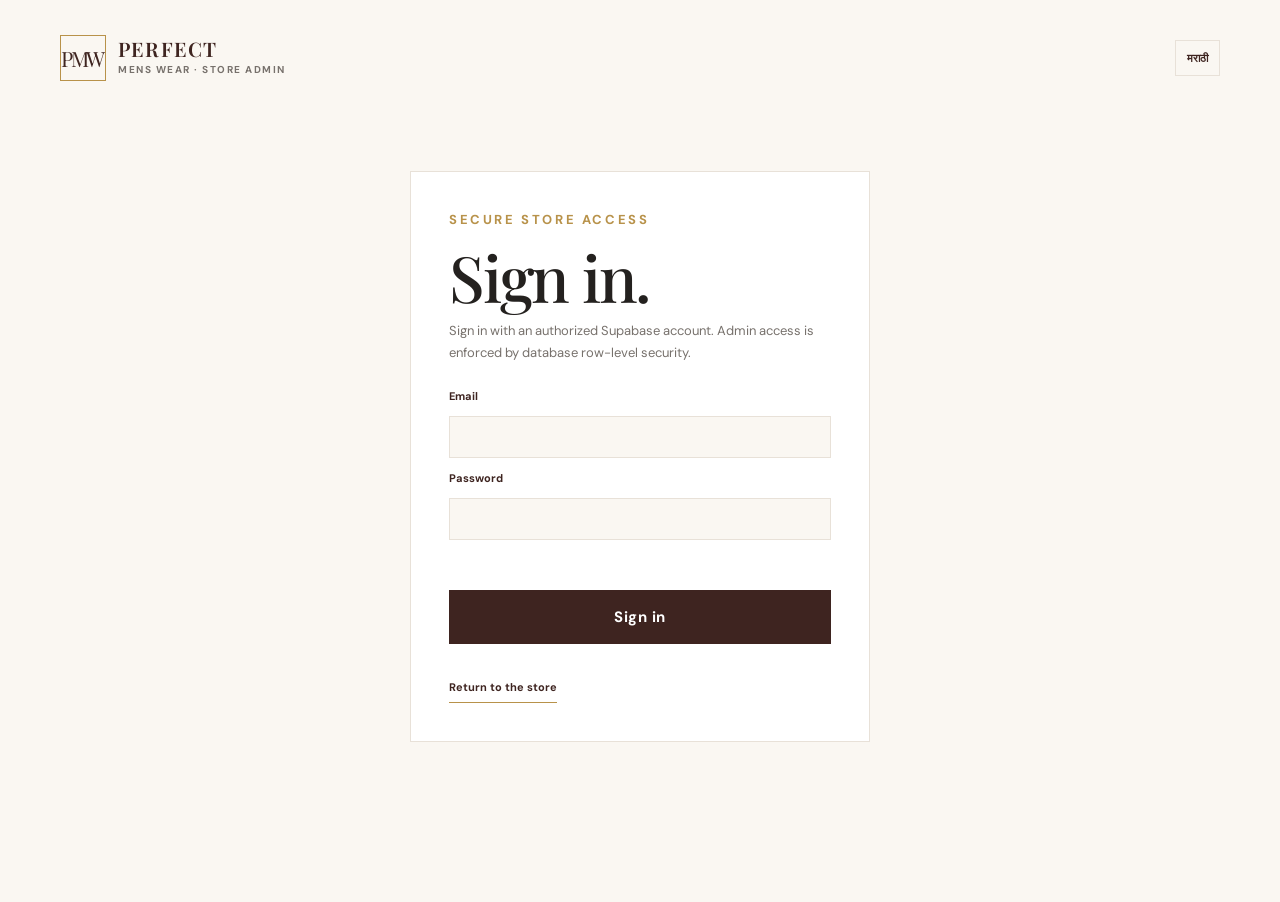
==== commit 08f4a980: "Update cache busters in admin.html" ====
--- a/admin.html
+++ b/admin.html
@@ -9,9 +9,9 @@
     <link rel="preconnect" href="https://fonts.googleapis.com">
     <link rel="preconnect" href="https://fonts.gstatic.com" crossorigin>
     <link href="https://fonts.googleapis.com/css2?family=DM+Sans:wght@400;500;600;700&family=Playfair+Display:wght@500;600;700&family=Noto+Serif+Devanagari:wght@500;600&display=swap" rel="stylesheet">
-    <link rel="stylesheet" href="styles.css">
-    <script src="site-config.js" defer></script>
-    <script src="admin.js" defer></script>
+    <link rel="stylesheet" href="styles.css?v=12">
+    <script src="site-config.js?v=12" defer></script>
+    <script src="admin.js?v=12" defer></script>
   </head>
   <body class="admin-page">
     <main class="admin-shell page-width">
--- a/styles.css
+++ b/styles.css
@@ -16,7 +16,7 @@
 
 * { box-sizing: border-box; }
 html { scroll-behavior: smooth; }
-body { margin: 0; background: var(--paper); color: var(--ink); font-family: var(--sans); font-size: 15px; line-height: 1.65; -webkit-font-smoothing: antialiased; }
+body { margin: 0; background: var(--paper); color: var(--ink); font-family: var(--sans); font-size: 17px; line-height: 1.65; -webkit-font-smoothing: antialiased; }
 body.drawer-is-open { overflow: hidden; }
 button, input, select, textarea { font: inherit; }
 button, a, select { -webkit-tap-highlight-color: transparent; }
@@ -25,26 +25,26 @@
 img { display: block; max-width: 100%; }
 h1, h2, h3, p { margin-top: 0; }
 h1, h2, .category-name { font-family: var(--serif); font-weight: 500; letter-spacing: -.035em; }
-h1 { font-size: clamp(3rem, 6.7vw, 6.4rem); line-height: .99; }
-h2 { font-size: clamp(2.2rem, 4vw, 3.75rem); line-height: 1.07; }
+h1 { font-size: clamp(3.4rem, 7.2vw, 6.8rem); line-height: .98; }
+h2 { font-size: clamp(2.4rem, 4.5vw, 4.2rem); line-height: 1.06; }
 h3 { font-family: var(--serif); font-weight: 500; }
 ::selection { color: var(--white); background: var(--brown); }
 .page-width { width: min(1200px, calc(100% - 64px)); margin-inline: auto; }
 .section-padding { padding-block: 104px; }
 .centered { text-align: center; }
 .mobile-only { display: none; }
-.small-note { margin: 24px 0 0; color: var(--muted); font-size: 12px; }
-.eyebrow { margin-bottom: 16px; color: var(--gold); font-size: 10px; font-weight: 700; letter-spacing: .19em; line-height: 1.5; }
+.small-note { margin: 24px 0 0; color: var(--muted); font-size: 14px; }
+.eyebrow { margin-bottom: 16px; color: var(--gold); font-size: 13px; font-weight: 700; letter-spacing: .2em; line-height: 1.5; text-transform: uppercase; }
 .eyebrow-light { color: #dec58f; }
 .section-heading { margin-bottom: 48px; }
 .section-heading h2 { margin-bottom: 0; }
 .split-heading { display: flex; align-items: end; justify-content: space-between; gap: 30px; }
 .split-heading .text-link { margin-bottom: 10px; }
-.section-intro { max-width: 570px; margin: 20px auto 0; color: var(--muted); }
-.text-link { display: inline-flex; align-items: center; gap: 14px; padding: 5px 0; border: 0; border-bottom: 1px solid var(--gold); background: transparent; color: var(--brown); font-size: 13px; font-weight: 700; cursor: pointer; transition: gap .2s ease; }
+.section-intro { max-width: 620px; margin: 20px auto 0; color: var(--muted); font-size: 17px; line-height: 1.6; }
+.text-link { display: inline-flex; align-items: center; gap: 14px; padding: 5px 0; border: 0; border-bottom: 1px solid var(--gold); background: transparent; color: var(--brown); font-size: 15px; font-weight: 700; cursor: pointer; transition: gap .2s ease; }
 .text-link:hover { gap: 20px; }
 .text-link-light { color: var(--white); border-color: #dec58f; }
-.button { display: inline-flex; min-height: 50px; align-items: center; justify-content: center; gap: 20px; padding: 0 24px; border: 1px solid transparent; font-size: 12px; font-weight: 700; letter-spacing: .025em; cursor: pointer; transition: background .2s ease, color .2s ease, border-color .2s ease, transform .2s ease; }
+.button { display: inline-flex; min-height: 54px; align-items: center; justify-content: center; gap: 20px; padding: 0 28px; border: 1px solid transparent; font-size: 15px; font-weight: 700; letter-spacing: .03em; cursor: pointer; transition: background .2s ease, color .2s ease, border-color .2s ease, transform .2s ease; }
 .button:hover { transform: translateY(-2px); }
 .button-gold { background: var(--gold); color: var(--brown-deep); }
 .button-gold:hover { background: #d1ad66; }
@@ -59,129 +59,330 @@
 .skip-link:focus { top: 12px; }
 .sr-only { position: absolute; width: 1px; height: 1px; overflow: hidden; clip: rect(0,0,0,0); white-space: nowrap; clip-path: inset(50%); }
 
-/* Cinematic storefront entrance */
-.cinematic-scroll-track { position: relative; z-index: 20; height: 0; }
-.cinematic-intro { position: fixed; z-index: 20; inset: 0; width: 100%; height: 100vh; height: 100svh; overflow: hidden; background: var(--brown-deep); color: var(--paper); visibility: hidden; opacity: 0; }
-.cinematic-stage { position: relative; width: 100%; height: 100%; overflow: hidden; background: var(--brown-deep); }
-.cinematic-video { position: absolute; inset: 0; width: 100%; height: 100%; max-width: none; background: var(--brown-deep); object-fit: cover; object-position: center 52%; }
-.cinematic-grade { position: absolute; inset: 0; background: linear-gradient(180deg, rgba(20,13,11,.2), rgba(20,13,11,.04) 40%, rgba(20,13,11,.43)); pointer-events: none; }
-.cinematic-opening-copy { position: absolute; z-index: 1; top: clamp(24px, 5vh, 58px); left: clamp(24px, 5vw, 72px); text-shadow: 0 2px 18px rgba(0,0,0,.4); }
-.cinematic-identifier { margin: 0; color: var(--paper); font-size: 10px; font-weight: 700; letter-spacing: .2em; }
-.cinematic-location { margin: 5px 0 0; color: rgba(250,247,242,.88); font-family: var(--devanagari); font-size: 13px; }
-.cinematic-scroll-cue { position: absolute; z-index: 2; bottom: clamp(34px, 7vh, 72px); left: 50%; display: flex; align-items: center; gap: 14px; padding: 8px 14px; border: 0; background: transparent; color: rgba(250,247,242,.94); font-size: 9px; font-weight: 600; letter-spacing: .23em; text-shadow: 0 1px 9px rgba(0,0,0,.45); transform: translateX(-50%); white-space: nowrap; cursor: pointer; }
-.cinematic-scroll-cue i { display: block; color: var(--gold); font-size: 20px; font-style: normal; line-height: 1; animation: cinematic-arrow-bob 1.2s ease-in-out infinite; }
-.cinematic-scroll-cue:focus-visible { outline: 1px solid var(--gold); outline-offset: 3px; }
-.cinematic-play { position: absolute; z-index: 4; bottom: 92px; left: 50%; min-height: 44px; padding: 0 20px; border: 1px solid rgba(250,247,242,.75); background: rgba(43,25,22,.75); color: var(--paper); cursor: pointer; transform: translateX(-50%); }
-.cinematic-play[hidden] { display: none; }
-.cinematic-skip { position: absolute; z-index: 5; top: 24px; right: 24px; min-height: 42px; padding: 0 15px; border: 1px solid rgba(250,247,242,.62); background: rgba(43,25,22,.22); color: var(--paper); font-size: 11px; cursor: pointer; backdrop-filter: blur(6px); transition: background .2s ease, border-color .2s ease; }
-.cinematic-skip:hover, .cinematic-skip:focus-visible { border-color: var(--gold); background: rgba(43,25,22,.76); }
-.cinematic-skip:focus-visible { outline: 2px solid var(--gold); outline-offset: 3px; }
-.cinematic-brand { position: absolute; z-index: 3; inset: 0; display: flex; flex-direction: column; align-items: center; justify-content: center; padding: 24px; background: var(--brown-deep); color: var(--paper); text-align: center; }
-.cinematic-brand-name { display: grid; margin: 0; font-family: var(--serif); font-size: clamp(2.5rem, 8vw, 6.4rem); font-weight: 500; letter-spacing: .09em; line-height: .98; }
-.cinematic-brand-name span:last-child { color: var(--gold); font-size: .56em; letter-spacing: .24em; }
-.cinematic-divider { display: block; width: min(94px, 22vw); height: 1px; margin: 25px auto 21px; background: var(--gold); }
-.cinematic-established, .cinematic-motto { margin: 0; font-size: 9px; letter-spacing: .22em; }
-.cinematic-established { color: var(--gold); }
-.cinematic-motto { margin-top: 35px; color: rgba(250,247,242,.65); font-size: 8px; letter-spacing: .17em; }
-@keyframes cinematic-arrow-bob { 0%, 100% { transform: translateY(-2px); } 50% { transform: translateY(4px); } }
+.storefront-home-content {
+  position: relative;
+  z-index: 20;
+  background: var(--paper);
+}
+
+/* Scroll-driven luxury entrance */
+.intro-scroll, .cinematic-scroll-track {
+  position: relative;
+  height: 250vh;
+  width: 100%;
+}
+.intro-sticky, .cinematic-intro {
+  position: sticky;
+  top: 0;
+  left: 0;
+  width: 100%;
+  height: 100vh;
+  height: 100svh;
+  overflow: hidden;
+  background: var(--brown-deep);
+  z-index: 10;
+}
+.intro-video, .cinematic-video {
+  position: absolute;
+  inset: 0;
+  width: 100%;
+  height: 100%;
+  object-fit: cover;
+  object-position: center 50%;
+  background: var(--brown-deep);
+  z-index: 1;
+}
+@media (max-width: 768px) {
+  .intro-video, .cinematic-video {
+    object-position: center 50%;
+  }
+}
+.intro-grade, .cinematic-grade {
+  position: absolute;
+  inset: 0;
+  z-index: 2;
+  background: linear-gradient(180deg, rgba(20,13,11,.45) 0%, rgba(20,13,11,.1) 35%, rgba(20,13,11,.7) 100%);
+  pointer-events: none;
+}
+.intro-opening-copy, .cinematic-opening-copy {
+  position: absolute;
+  z-index: 3;
+  top: clamp(24px, 5vh, 58px);
+  left: clamp(24px, 5vw, 72px);
+  text-shadow: 0 2px 18px rgba(0,0,0,.6);
+  pointer-events: none;
+  transition: opacity 0.2s ease, transform 0.2s ease;
+}
+.intro-identifier, .cinematic-identifier {
+  margin: 0;
+  color: var(--paper);
+  font-size: clamp(14px, 1.8vw, 20px);
+  font-weight: 700;
+  letter-spacing: .25em;
+}
+.intro-location, .cinematic-location {
+  margin: 8px 0 0;
+  color: rgba(250,247,242,.95);
+  font-family: var(--devanagari);
+  font-size: clamp(20px, 2.6vw, 30px);
+  font-weight: 600;
+}
+.intro-scroll-cue, .cinematic-scroll-cue {
+  position: absolute;
+  z-index: 5;
+  bottom: clamp(34px, 7vh, 72px);
+  left: 50%;
+  display: flex;
+  align-items: center;
+  gap: 14px;
+  padding: 12px 24px;
+  border: 1px solid rgba(250,247,242,.35);
+  background: rgba(43,25,22,.65);
+  backdrop-filter: blur(10px);
+  border-radius: 9999px;
+  color: rgba(250,247,242,.98);
+  font-size: 13px;
+  font-weight: 700;
+  letter-spacing: .24em;
+  text-shadow: 0 1px 9px rgba(0,0,0,.5);
+  transform: translateX(-50%);
+  white-space: nowrap;
+  cursor: pointer;
+  touch-action: manipulation;
+  -webkit-tap-highlight-color: transparent;
+  transition: opacity 0.3s ease, transform 0.2s ease, background 0.2s ease;
+}
+.intro-scroll-cue:hover, .cinematic-scroll-cue:hover {
+  background: rgba(43,25,22,.85);
+  border-color: var(--gold);
+  transform: translateX(-50%) translateY(-2px);
+}
+.intro-scroll-cue i, .cinematic-scroll-cue i {
+  display: block;
+  color: var(--gold);
+  font-size: 20px;
+  font-style: normal;
+  line-height: 1;
+  animation: cinematic-arrow-bob 1.4s ease-in-out infinite;
+}
+.intro-scroll-cue:focus-visible, .cinematic-scroll-cue:focus-visible {
+  outline: 1px solid var(--gold);
+  outline-offset: 3px;
+}
+.intro-skip, .cinematic-skip {
+  position: absolute;
+  z-index: 5;
+  top: clamp(18px, 3vh, 24px);
+  right: clamp(18px, 4vw, 24px);
+  min-height: 42px;
+  padding: 0 20px;
+  border: 1px solid rgba(250,247,242,.6);
+  background: rgba(43,25,22,.55);
+  color: var(--paper);
+  font-size: 13px;
+  font-weight: 700;
+  letter-spacing: .08em;
+  border-radius: 9999px;
+  cursor: pointer;
+  backdrop-filter: blur(8px);
+  touch-action: manipulation;
+  -webkit-tap-highlight-color: transparent;
+  transition: opacity .25s ease, background .2s ease, border-color .2s ease, transform .2s ease;
+}
+.intro-skip:hover, .cinematic-skip:hover {
+  border-color: var(--gold);
+  background: rgba(43,25,22,.9);
+  transform: translateY(-2px);
+}
+.intro-skip:focus-visible, .cinematic-skip:focus-visible {
+  outline: 2px solid var(--gold);
+  outline-offset: 3px;
+}
+.intro-brand, .cinematic-brand {
+  position: absolute;
+  z-index: 3;
+  inset: 0;
+  display: flex;
+  flex-direction: column;
+  align-items: center;
+  justify-content: center;
+  padding: 24px;
+  color: var(--paper);
+  text-align: center;
+  pointer-events: none;
+  opacity: 0;
+  transform: translateY(16px);
+  transition: opacity 0.3s ease, transform 0.3s ease;
+}
+.intro-brand-name, .cinematic-brand-name {
+  display: grid;
+  margin: 0;
+  font-family: var(--serif);
+  font-size: clamp(3rem, 9vw, 7rem);
+  font-weight: 600;
+  letter-spacing: .1em;
+  line-height: .98;
+  text-shadow: 0 4px 28px rgba(0,0,0,0.8);
+}
+.intro-brand-name span:last-child, .cinematic-brand-name span:last-child {
+  color: var(--gold);
+  font-size: .62em;
+  letter-spacing: .25em;
+}
+.intro-divider, .cinematic-divider {
+  display: block;
+  width: min(120px, 26vw);
+  height: 2px;
+  margin: 24px auto 20px;
+  background: var(--gold);
+}
+.intro-established, .cinematic-established {
+  margin: 0;
+  letter-spacing: .24em;
+  text-shadow: 0 2px 14px rgba(0,0,0,0.8);
+  color: var(--gold);
+  font-size: clamp(13px, 1.6vw, 18px);
+  font-weight: 700;
+}
+.intro-motto, .cinematic-motto {
+  margin-top: 28px;
+  color: rgba(250,247,242,.92);
+  font-size: clamp(11px, 1.4vw, 15px);
+  font-weight: 600;
+  letter-spacing: .24em;
+  text-shadow: 0 2px 14px rgba(0,0,0,0.8);
+}
+@keyframes cinematic-arrow-bob {
+  0%, 100% { transform: translateY(-2px); }
+  50% { transform: translateY(5px); }
+}
 
 /* Header */
-.site-header { position: relative; z-index: 5; height: 82px; background: var(--paper); }
+.site-header {
+  position: sticky;
+  top: 0;
+  z-index: 1000;
+  height: 86px;
+  background: var(--paper);
+  box-shadow: 0 1px 0 rgba(36,25,20,.06);
+}
 .nav-inner, .primary-nav, .wordmark { display: flex; align-items: center; }
 .nav-inner { height: 100%; justify-content: space-between; }
-.wordmark { gap: 11px; }
-.wordmark-mark { display: flex; width: 42px; height: 42px; align-items: center; justify-content: center; padding-right: .11em; border: 1px solid var(--gold); color: var(--brown); font-family: var(--serif); font-size: 18px; letter-spacing: -.11em; }
-.wordmark-copy { display: grid; gap: 1px; }
-.wordmark-copy strong { color: var(--brown); font-family: var(--serif); font-size: 17px; font-weight: 600; letter-spacing: .06em; line-height: 1.1; }
-.wordmark-copy small { color: var(--muted); font-size: 8px; font-weight: 700; letter-spacing: .13em; }
-.primary-nav { gap: 34px; }
-.primary-nav > a { position: relative; padding-block: 8px; color: #514a46; font-size: 12px; font-weight: 600; }
-.primary-nav > a::after { position: absolute; right: 0; bottom: 1px; left: 0; height: 1px; background: var(--gold); content: ""; transform: scaleX(0); transform-origin: left; transition: transform .2s ease; }
+.wordmark { gap: 12px; }
+.wordmark-mark { display: flex; width: 46px; height: 46px; align-items: center; justify-content: center; padding-right: .11em; border: 1.5px solid var(--gold); color: var(--brown); font-family: var(--serif); font-size: 21px; letter-spacing: -.11em; }
+.wordmark-copy { display: grid; gap: 2px; }
+.wordmark-copy strong { color: var(--brown); font-family: var(--serif); font-size: 20px; font-weight: 600; letter-spacing: .06em; line-height: 1.1; }
+.wordmark-copy small { color: var(--muted); font-size: 10px; font-weight: 700; letter-spacing: .15em; }
+.primary-nav { gap: 32px; position: relative; z-index: 1001; }
+.primary-nav > a { position: relative; padding-block: 8px; color: #514a46; font-size: 15px; font-weight: 600; }
+.primary-nav > a::after { position: absolute; right: 0; bottom: 1px; left: 0; height: 1.5px; background: var(--gold); content: ""; transform: scaleX(0); transform-origin: left; transition: transform .2s ease; }
 .primary-nav > a:hover::after, .primary-nav > a.is-active::after { transform: scaleX(1); }
 .primary-nav > a.is-active { color: var(--brown); }
-.nav-order { display: inline-flex; min-height: 42px; align-items: center; gap: 10px; padding: 0; border: 0; background: transparent; color: var(--brown); font-size: 12px; font-weight: 700; cursor: pointer; }
-.cart-count { display: inline-grid; min-width: 22px; height: 22px; place-items: center; border-radius: 50%; background: var(--brown); color: var(--white); font-size: 10px; }
-.nav-toggle { display: none; width: 44px; height: 44px; padding: 11px; border: 0; background: transparent; cursor: pointer; }
-.nav-toggle span { display: block; height: 1px; margin: 6px 0; background: var(--brown); transition: transform .2s ease; }
-.nav-toggle[aria-expanded="true"] span:first-child { transform: translateY(3.5px) rotate(45deg); }
-.nav-toggle[aria-expanded="true"] span:last-child { transform: translateY(-3.5px) rotate(-45deg); }
+.nav-order { display: inline-flex; min-height: 44px; align-items: center; gap: 10px; padding: 0; border: 0; background: transparent; color: var(--brown); font-size: 15px; font-weight: 700; cursor: pointer; }
+.cart-count { display: inline-grid; min-width: 24px; height: 24px; place-items: center; border-radius: 50%; background: var(--brown); color: var(--white); font-size: 12px; }
+.nav-toggle {
+  display: none;
+  width: 44px;
+  height: 44px;
+  padding: 10px;
+  border: 0;
+  background: transparent;
+  cursor: pointer;
+  position: relative;
+  z-index: 1005;
+  touch-action: manipulation;
+  -webkit-tap-highlight-color: transparent;
+}
+.nav-toggle span {
+  display: block;
+  width: 24px;
+  height: 2px;
+  margin: 4px auto;
+  background: var(--brown);
+  border-radius: 1px;
+  transition: transform .25s ease, opacity .25s ease;
+}
+.nav-toggle[aria-expanded="true"] span:first-child { transform: translateY(3px) rotate(45deg); }
+.nav-toggle[aria-expanded="true"] span:last-child { transform: translateY(-3px) rotate(-45deg); }
 
 /* Home */
-.hero { position: relative; min-height: 660px; overflow: hidden; background: var(--brown); color: var(--white); }
+.hero { position: relative; min-height: 680px; overflow: hidden; background: var(--brown); color: var(--white); }
 .hero-image, .hero-shade { position: absolute; inset: 0; }
 .hero-image { background: url("https://images.unsplash.com/photo-1617137968427-85924c800a22?auto=format&fit=crop&w=2200&q=88") center 38% / cover; }
 .hero-shade { background: linear-gradient(90deg, rgba(28,18,16,.82) 0%, rgba(35,21,18,.62) 43%, rgba(35,21,18,.05) 100%), linear-gradient(0deg, rgba(24,16,14,.32), transparent 45%); }
-.hero-content { position: relative; display: flex; min-height: 660px; flex-direction: column; align-items: flex-start; justify-content: center; padding-block: 80px 105px; }
-.hero h1 { margin-bottom: 15px; }
-.hero-marathi { margin-bottom: 18px; color: #e6d5b3; font-family: var(--devanagari); font-size: clamp(16px, 2vw, 22px); }
-.hero-copy { max-width: 410px; margin-bottom: 29px; color: rgba(255,255,255,.8); font-size: 14px; }
+.hero-content { position: relative; display: flex; min-height: 680px; flex-direction: column; align-items: flex-start; justify-content: center; padding-block: 80px 105px; }
+.hero h1 { margin-bottom: 18px; }
+.hero-marathi { margin-bottom: 20px; color: #e6d5b3; font-family: var(--devanagari); font-size: clamp(22px, 2.8vw, 32px); font-weight: 600; }
+.hero-copy { max-width: 480px; margin-bottom: 32px; color: rgba(255,255,255,.88); font-size: 19px; line-height: 1.6; }
 .hero-actions { display: flex; align-items: center; gap: 28px; }
-.since-badge { position: absolute; right: 25px; bottom: 53px; display: grid; width: 116px; height: 116px; place-content: center; border: 1px solid rgba(222,197,143,.75); border-radius: 50%; text-align: center; transform: rotate(7deg); }
-.since-badge span { color: #e9d8b8; font-size: 9px; letter-spacing: .07em; }
-.since-badge strong { color: var(--white); font-family: var(--serif); font-size: 18px; font-weight: 500; }
-.hero-caption { position: absolute; right: 32px; bottom: 19px; color: rgba(255,255,255,.65); font-size: 8px; letter-spacing: .18em; }
-.brand-section { padding-block: 78px 67px; background: var(--white); }
-.brand-section .section-heading { margin-bottom: 34px; }
-.brand-section .section-heading h2 { font-size: clamp(1.9rem, 3vw, 2.7rem); }
-.brand-list { display: flex; flex-wrap: wrap; align-items: center; justify-content: space-around; gap: 20px; padding-block: 28px; border-top: 1px solid var(--line); border-bottom: 1px solid var(--line); color: #68615c; }
-.brand-list span { font-family: var(--serif); font-size: 22px; font-weight: 600; }
-.brand-list span:nth-child(2) { font-family: var(--sans); font-size: 16px; font-weight: 700; letter-spacing: .1em; }
-.brand-list span:nth-child(3) { font-family: var(--sans); font-size: 19px; font-weight: 700; }
-.brand-list span:nth-child(4) { font-family: var(--serif); font-style: italic; }
-.brand-list span:nth-child(5) { max-width: 95px; font-size: 15px; line-height: 1.1; text-align: center; }
-.brand-section .small-note { margin-top: 17px; }
-.category-section { padding-bottom: 90px; }
-.category-grid { display: grid; grid-template-columns: repeat(3, 1fr); gap: 16px; }
-.category-card { position: relative; display: flex; min-height: 370px; flex-direction: column; justify-content: space-between; overflow: hidden; padding: 25px; background-color: var(--brown); background-position: center; background-size: cover; color: var(--white); }
-.category-card::before { position: absolute; inset: 0; background: linear-gradient(180deg, rgba(25,18,16,.08), rgba(25,18,16,.7)); content: ""; transition: background .2s ease; }
-.category-card:hover::before { background: linear-gradient(180deg, rgba(25,18,16,.03), rgba(25,18,16,.82)); }
+.since-badge { position: absolute; right: 25px; bottom: 53px; display: grid; width: 136px; height: 136px; place-content: center; border: 1.5px solid rgba(222,197,143,.85); border-radius: 50%; text-align: center; transform: rotate(7deg); }
+.since-badge span { color: #e9d8b8; font-size: 12px; font-weight: 600; letter-spacing: .08em; }
+.since-badge strong { color: var(--white); font-family: var(--serif); font-size: 23px; font-weight: 600; }
+.hero-caption { position: absolute; right: 32px; bottom: 19px; color: rgba(255,255,255,.75); font-size: 11px; font-weight: 600; letter-spacing: .2em; }
+.brand-section { padding-block: 84px 74px; background: var(--white); }
+.brand-section .section-heading { margin-bottom: 38px; }
+.brand-section .section-heading h2 { font-size: clamp(2.2rem, 3.5vw, 3.2rem); }
+.brand-list { display: flex; flex-wrap: wrap; align-items: center; justify-content: space-around; gap: 24px; padding-block: 32px; border-top: 1px solid var(--line); border-bottom: 1px solid var(--line); color: #5a544f; }
+.brand-list span { font-family: var(--serif); font-size: 26px; font-weight: 600; }
+.brand-list span:nth-child(2) { font-family: var(--sans); font-size: 20px; font-weight: 700; letter-spacing: .12em; }
+.brand-list span:nth-child(3) { font-family: var(--sans); font-size: 23px; font-weight: 700; }
+.brand-list span:nth-child(4) { font-family: var(--serif); font-size: 26px; font-style: italic; }
+.brand-list span:nth-child(5) { max-width: 115px; font-size: 18px; font-weight: 600; line-height: 1.15; text-align: center; }
+.brand-section .small-note { margin-top: 20px; }
+.category-section { padding-bottom: 96px; }
+.category-grid { display: grid; grid-template-columns: repeat(3, 1fr); gap: 18px; }
+.category-card { position: relative; display: flex; min-height: 380px; flex-direction: column; justify-content: space-between; overflow: hidden; padding: 28px; background-color: var(--brown); background-position: center; background-size: cover; color: var(--white); }
+.category-card::before { position: absolute; inset: 0; background: linear-gradient(180deg, rgba(25,18,16,.08), rgba(25,18,16,.75)); content: ""; transition: background .2s ease; }
+.category-card:hover::before { background: linear-gradient(180deg, rgba(25,18,16,.03), rgba(25,18,16,.85)); }
 .category-card > * { position: relative; }
 .category-shirts { background-image: url("https://images.unsplash.com/photo-1598033129183-c4f50c736f10?auto=format&fit=crop&w=900&q=82"); }
 .category-ethnic { background-image: url("https://images.unsplash.com/photo-1617137968427-85924c800a22?auto=format&fit=crop&w=900&q=82"); }
 .category-tailoring { background-image: url("https://images.unsplash.com/photo-1617127365659-c47fa864d8bc?auto=format&fit=crop&w=900&q=82"); }
-.category-index { color: #f0dfc0; font-size: 9px; font-weight: 600; letter-spacing: .15em; }
-.category-name { margin: auto 0 7px; font-size: clamp(1.8rem, 3vw, 2.5rem); }
-.category-arrow { position: absolute; right: 24px; bottom: 27px; font-size: 20px; }
+.category-index { color: #f0dfc0; font-size: 12px; font-weight: 700; letter-spacing: .18em; }
+.category-name { margin: auto 0 8px; font-size: clamp(2rem, 3.4vw, 2.9rem); font-weight: 600; }
+.category-arrow { position: absolute; right: 24px; bottom: 27px; font-size: 24px; }
 .featured-section { background: #f0eae2; }
 .new-arrivals-section { background: var(--white); }
 .bestsellers-section { background: #f0eae2; }
-.product-grid { display: grid; grid-template-columns: repeat(4, minmax(0, 1fr)); gap: 25px 18px; }
+.product-grid { display: grid; grid-template-columns: repeat(4, minmax(0, 1fr)); gap: 28px 20px; }
 .product-card { min-width: 0; transition: transform .25s ease; }
 .product-card:hover { transform: translateY(-3px); }
 .product-image-wrap { position: relative; aspect-ratio: 4 / 4.8; overflow: hidden; background: #e9e3dc; }
 .product-image { width: 100%; height: 100%; object-fit: cover; transition: transform .5s cubic-bezier(.2,.7,.2,1); }
 .product-card:hover .product-image { transform: scale(1.045); }
 .product-image.image-unavailable { visibility: hidden; }
-.product-tag { position: absolute; top: 13px; left: 13px; padding: 6px 9px; background: var(--paper); color: var(--brown); font-size: 8px; font-weight: 700; letter-spacing: .1em; text-transform: uppercase; }
-.product-add { position: absolute; right: 12px; bottom: 12px; display: grid; width: 40px; height: 40px; place-items: center; border: 0; border-radius: 50%; background: var(--white); color: var(--brown); font-size: 24px; cursor: pointer; transition: background .2s ease, color .2s ease; }
+.product-tag { position: absolute; top: 13px; left: 13px; padding: 7px 11px; background: var(--paper); color: var(--brown); font-size: 11px; font-weight: 700; letter-spacing: .12em; text-transform: uppercase; }
+.product-add { position: absolute; right: 12px; bottom: 12px; display: grid; width: 44px; height: 44px; place-items: center; border: 0; border-radius: 50%; background: var(--white); color: var(--brown); font-size: 26px; cursor: pointer; transition: background .2s ease, color .2s ease; }
 .product-add:hover { background: var(--brown); color: var(--white); }
-.product-meta { display: flex; justify-content: space-between; gap: 8px; margin-top: 14px; color: var(--muted); font-size: 9px; font-weight: 700; letter-spacing: .11em; text-transform: uppercase; }
-.product-card h3 { margin: 7px 0 5px; font-size: 18px; line-height: 1.3; }
-.product-price { display: flex; align-items: center; gap: 9px; }
-.product-price strong { font-size: 13px; }
-.product-mrp { color: #938b83; font-size: 11px; text-decoration: line-through; }
-.product-enquiry-button { display: flex; width: 100%; min-height: 39px; align-items: center; justify-content: space-between; gap: 8px; margin-top: 12px; padding: 0 12px; border: 1px solid var(--brown); background: transparent; color: var(--brown); font-size: 10px; font-weight: 700; text-align: left; cursor: pointer; transition: background .2s ease, color .2s ease; }
-.product-enquiry-button:hover { background: var(--brown); color: var(--white); }
-.product-card-actions { display: flex; gap: 8px; margin-top: 12px; }
-.product-card-actions select { width: 78px; height: 40px; padding: 0 8px; border: 1px solid var(--line); border-radius: 0; background: var(--white); color: var(--brown); font-size: 11px; }
-.add-button { min-height: 40px; flex: 1; padding-inline: 12px; border: 1px solid var(--brown); background: transparent; color: var(--brown); font-size: 10px; font-weight: 700; cursor: pointer; transition: background .2s ease, color .2s ease; }
+.product-meta { display: flex; justify-content: space-between; gap: 8px; margin-top: 16px; color: var(--muted); font-size: 13px; font-weight: 700; letter-spacing: .14em; text-transform: uppercase; }
+.product-card h3 { margin: 10px 0 8px; font-family: var(--serif); font-size: 26px; font-weight: 600; line-height: 1.25; letter-spacing: -.02em; color: var(--ink); }
+.product-price { display: flex; align-items: baseline; gap: 12px; margin-bottom: 6px; }
+.product-price strong { font-size: 24px; font-weight: 800; color: var(--brown); }
+.product-mrp { color: #8e8780; font-size: 17px; font-weight: 500; text-decoration: line-through; }
+.product-enquiry-button { display: flex; width: 100%; min-height: 52px; align-items: center; justify-content: center; gap: 10px; margin-top: 16px; padding: 0 18px; border: 2px solid var(--brown); background: transparent; color: var(--brown); font-family: var(--sans); font-size: 16px; font-weight: 700; letter-spacing: .02em; cursor: pointer; transition: background .2s ease, color .2s ease, border-color .2s ease, transform .2s ease; }
+.product-enquiry-button:hover { background: var(--brown); color: var(--white); transform: translateY(-2px); box-shadow: 0 4px 14px rgba(62,36,32,.25); }
+.product-enquiry-button span { font-size: 16px; font-weight: 700; }
+.product-enquiry-button .btn-whatsapp-icon { width: 22px; height: 22px; fill: currentColor; }
+.product-card-actions { display: flex; gap: 8px; margin-top: 14px; }
+.product-card-actions select { width: 96px; height: 48px; padding: 0 10px; border: 1.5px solid var(--line); border-radius: 0; background: var(--white); color: var(--brown); font-size: 15px; font-weight: 600; }
+.add-button { min-height: 48px; flex: 1; padding-inline: 16px; border: 2px solid var(--brown); background: transparent; color: var(--brown); font-size: 15px; font-weight: 700; cursor: pointer; transition: background .2s ease, color .2s ease; }
 .add-button:hover { background: var(--brown); color: var(--white); }
 .product-grid-home .product-card-actions { display: none; }
 .featured-section > .page-width > .small-note { margin-top: 28px; }
 .heritage-section { display: grid; min-height: 500px; grid-template-columns: 1fr 1fr; background: var(--brown); color: var(--white); }
 .heritage-image { min-height: 470px; background: url("https://images.unsplash.com/photo-1617137968427-85924c800a22?auto=format&fit=crop&w=1300&q=85") center 38% / cover; }
 .heritage-copy { display: flex; max-width: 650px; flex-direction: column; align-items: flex-start; justify-content: center; padding: 75px clamp(38px, 7vw, 105px); }
-.heritage-copy h2 { margin-bottom: 19px; font-size: clamp(2.2rem, 3.7vw, 3.5rem); }
-.heritage-copy > p:not(.eyebrow) { max-width: 415px; margin-bottom: 28px; color: rgba(255,255,255,.72); font-size: 13px; }
+.heritage-copy h2 { margin-bottom: 20px; font-size: clamp(2.4rem, 4vw, 3.8rem); }
+.heritage-copy > p:not(.eyebrow) { max-width: 440px; margin-bottom: 28px; color: rgba(255,255,255,.82); font-size: 17px; line-height: 1.6; }
 .order-section { background: var(--white); }
 .order-section .section-heading { margin-bottom: 48px; }
-.order-section .section-heading h2 { font-size: clamp(2.1rem, 4vw, 3.25rem); }
+.order-section .section-heading h2 { font-size: clamp(2.3rem, 4.2vw, 3.5rem); }
 .steps-grid { display: grid; grid-template-columns: repeat(3, 1fr); margin: 0 0 42px; border-top: 1px solid var(--line); border-bottom: 1px solid var(--line); }
-.step { padding: 30px 34px; }
+.step { padding: 34px 38px; }
 .step + .step { border-left: 1px solid var(--line); }
-.step-number { color: var(--gold); font-family: var(--serif); font-size: 22px; }
-.step h3 { margin: 14px 0 8px; font-size: 20px; }
-.step p { max-width: 280px; margin-bottom: 0; color: var(--muted); font-size: 12px; }
+.step-number { color: var(--gold); font-family: var(--serif); font-size: 26px; }
+.step h3 { margin: 14px 0 8px; font-size: 22px; font-weight: 600; }
+.step p { max-width: 300px; margin-bottom: 0; color: var(--muted); font-size: 16px; line-height: 1.55; }
 
 /* Interior pages */
 .page-hero { position: relative; min-height: 390px; overflow: hidden; background-color: var(--brown); background-position: center 44%; background-size: cover; color: var(--white); }
@@ -189,21 +390,21 @@
 .collection-hero { background-image: url("https://images.unsplash.com/photo-1617127365659-c47fa864d8bc?auto=format&fit=crop&w=2000&q=85"); }
 .contact-hero { background-image: url("https://images.unsplash.com/photo-1617137968427-85924c800a22?auto=format&fit=crop&w=2000&q=85"); }
 .page-hero-content { position: relative; display: flex; min-height: 390px; flex-direction: column; align-items: flex-start; justify-content: center; padding-block: 60px; }
-.page-hero h1 { margin-bottom: 15px; font-size: clamp(3.1rem, 6vw, 5.3rem); }
-.page-hero-content > p:last-child { max-width: 390px; margin-bottom: 0; color: rgba(255,255,255,.83); font-size: 14px; }
+.page-hero h1 { margin-bottom: 16px; font-size: clamp(3.2rem, 6.2vw, 5.5rem); }
+.page-hero-content > p:last-child { max-width: 440px; margin-bottom: 0; color: rgba(255,255,255,.88); font-size: 18px; line-height: 1.6; }
 .collection-section { padding-top: 56px; }
-.catalog-notice { display: flex; align-items: flex-start; gap: 13px; margin-bottom: 54px; padding: 17px 19px; border: 1px solid #e7d8b8; background: #f7f0e3; }
-.notice-mark { display: grid; width: 21px; height: 21px; flex: 0 0 auto; place-items: center; border: 1px solid var(--gold); border-radius: 50%; color: var(--brown); font-family: var(--serif); font-size: 13px; }
-.catalog-notice p { margin: 0; color: #655b4e; font-size: 12px; }
-.catalog-notice strong { color: var(--brown); }
+.catalog-notice { display: flex; align-items: flex-start; gap: 14px; margin-bottom: 54px; padding: 18px 22px; border: 1px solid #e7d8b8; background: #f7f0e3; }
+.notice-mark { display: grid; width: 24px; height: 24px; flex: 0 0 auto; place-items: center; border: 1.5px solid var(--gold); border-radius: 50%; color: var(--brown); font-family: var(--serif); font-size: 15px; font-weight: 700; }
+.catalog-notice p { margin: 0; color: #5a5043; font-size: 15px; line-height: 1.55; }
+.catalog-notice strong { color: var(--brown); font-weight: 700; }
 .collection-toolbar { display: flex; align-items: end; justify-content: space-between; gap: 20px; }
-.collection-toolbar h2 { margin: 0; font-size: clamp(2.1rem, 4vw, 3.2rem); }
-.collection-toolbar .eyebrow { margin-bottom: 7px; }
-.filter-list { display: flex; flex-wrap: wrap; gap: 9px; margin: 32px 0 35px; }
-.filter-chip { min-height: 40px; padding: 0 17px; border: 1px solid #ddd5ca; background: transparent; color: #625a54; font-size: 11px; cursor: pointer; transition: background .2s ease, color .2s ease, border-color .2s ease; }
+.collection-toolbar h2 { margin: 0; font-size: clamp(2.3rem, 4.2vw, 3.4rem); }
+.collection-toolbar .eyebrow { margin-bottom: 8px; }
+.filter-list { display: flex; flex-wrap: wrap; gap: 10px; margin: 32px 0 35px; }
+.filter-chip { min-height: 44px; padding: 0 20px; border: 1px solid #ddd5ca; background: transparent; color: #554d47; font-size: 14px; font-weight: 600; cursor: pointer; transition: background .2s ease, color .2s ease, border-color .2s ease; }
 .filter-chip:hover, .filter-chip.is-active { border-color: var(--brown); background: var(--brown); color: var(--white); }
 .collection-section .product-grid { row-gap: 44px; }
-.empty-products { grid-column: 1 / -1; color: var(--muted); }
+.empty-products { grid-column: 1 / -1; color: var(--muted); font-size: 16px; }
 .story-section { padding-block: 110px; background: var(--white); }
 .story-grid { display: grid; grid-template-columns: 1fr 1fr; align-items: center; gap: clamp(45px, 8vw, 120px); }
 .story-image { min-height: 520px; background: url("https://images.unsplash.com/photo-1617127365659-c47fa864d8bc?auto=format&fit=crop&w=1200&q=85") center / cover; }
@@ -214,58 +415,58 @@
 .storefront-image[hidden] { display: none; }
 .storefront-photo-placeholder { display: flex; width: min(330px, calc(100% - 40px)); flex-direction: column; align-items: center; justify-content: center; padding: 36px 25px; border: 1px solid rgba(62,36,32,.18); color: var(--brown); text-align: center; }
 .storefront-photo-placeholder[hidden] { display: none; }
-.storefront-monogram { display: grid; width: 64px; height: 64px; place-items: center; margin-bottom: 20px; border: 1px solid var(--gold); font-family: var(--serif); font-size: 19px; }
-.storefront-photo-placeholder p { max-width: 250px; margin: 0; color: #665c55; font-size: 12px; }
-.store-visit-copy { max-width: 480px; }
+.storefront-monogram { display: grid; width: 68px; height: 68px; place-items: center; margin-bottom: 20px; border: 1.5px solid var(--gold); font-family: var(--serif); font-size: 22px; font-weight: 600; }
+.storefront-photo-placeholder p { max-width: 270px; margin: 0; color: #5e544c; font-size: 15px; line-height: 1.5; }
+.store-visit-copy { max-width: 500px; }
 .store-visit-copy h2 { margin-bottom: 20px; }
-.store-visit-copy > p:not(.eyebrow) { color: #69615b; font-size: 13px; }
-.store-visit-copy .store-visit-address { margin-block: 22px; color: var(--brown); font-weight: 700; }
-.story-copy { max-width: 480px; }
+.store-visit-copy > p:not(.eyebrow) { color: #5a524b; font-size: 17px; line-height: 1.6; }
+.store-visit-copy .store-visit-address { margin-block: 22px; color: var(--brown); font-size: 18px; font-weight: 700; }
+.story-copy { max-width: 500px; }
 .story-copy h2 { margin-bottom: 24px; font-size: clamp(2.7rem, 4.6vw, 4.25rem); }
-.story-copy > p:not(.eyebrow):not(.story-signoff) { color: #69615b; font-size: 13px; }
-.story-signoff { margin: 28px 0 0; color: var(--brown); font-family: var(--devanagari); font-size: 13px; }
-.story-signoff span { padding-inline: 5px; color: var(--gold); }
+.story-copy > p:not(.eyebrow):not(.story-signoff) { color: #5a524b; font-size: 17px; line-height: 1.6; }
+.story-signoff { margin: 28px 0 0; color: var(--brown); font-family: var(--devanagari); font-size: 18px; font-weight: 600; }
+.story-signoff span { padding-inline: 6px; color: var(--gold); }
 .contact-section { background: #f0eae2; }
 .contact-grid { display: grid; grid-template-columns: 1fr .8fr; align-items: center; gap: clamp(60px, 11vw, 160px); }
 .contact-copy h2 { margin-bottom: 23px; font-size: clamp(2.8rem, 4.7vw, 4.25rem); }
-.contact-location { margin-bottom: 34px; color: #655e58; font-size: 13px; }
-.contact-details { display: grid; gap: 19px; margin-bottom: 26px; }
-.contact-detail { display: grid; grid-template-columns: 110px 1fr; align-items: baseline; gap: 12px; }
-.contact-detail > span { color: #93836d; font-size: 9px; font-weight: 700; letter-spacing: .14em; }
-.contact-detail p, .contact-detail a, .contact-detail button { margin: 0; color: var(--brown); font-size: 13px; font-weight: 600; }
+.contact-location { margin-bottom: 34px; color: #5c554e; font-size: 17px; line-height: 1.6; }
+.contact-details { display: grid; gap: 22px; margin-bottom: 28px; }
+.contact-detail { display: grid; grid-template-columns: 130px 1fr; align-items: baseline; gap: 14px; }
+.contact-detail > span { color: #8e7a62; font-size: 12px; font-weight: 700; letter-spacing: .16em; }
+.contact-detail p, .contact-detail a, .contact-detail button { margin: 0; color: var(--brown); font-size: 17px; font-weight: 600; }
 .inline-button { padding: 0; border: 0; background: transparent; text-align: left; cursor: pointer; }
 .inline-button span { margin-left: 7px; color: var(--gold); }
-.contact-card { position: relative; display: flex; min-height: 430px; flex-direction: column; justify-content: center; overflow: hidden; padding: 48px; background: var(--brown); color: var(--white); }
+.contact-card { position: relative; display: flex; min-height: 440px; flex-direction: column; justify-content: center; overflow: hidden; padding: 48px; background: var(--brown); color: var(--white); }
 .contact-card::after { position: absolute; right: -70px; bottom: -100px; width: 320px; height: 320px; border: 1px solid rgba(222,197,143,.25); border-radius: 50%; box-shadow: 0 0 0 36px rgba(222,197,143,.035), 0 0 0 72px rgba(222,197,143,.025); content: ""; }
 .contact-card-top { position: absolute; top: 28px; right: 30px; left: 30px; display: flex; align-items: center; justify-content: space-between; }
-.monogram { color: var(--gold); font-family: var(--serif); font-size: 16px; letter-spacing: .12em; }
-.since-label { color: #d4c09a; font-size: 8px; letter-spacing: .18em; }
+.monogram { color: var(--gold); font-family: var(--serif); font-size: 20px; font-weight: 600; letter-spacing: .12em; }
+.since-label { color: #d4c09a; font-size: 11px; font-weight: 600; letter-spacing: .18em; }
 .contact-card h3 { position: relative; margin-bottom: 13px; font-size: clamp(2.5rem, 4vw, 3.5rem); line-height: 1.1; }
-.contact-card > p:not(.eyebrow) { position: relative; margin-bottom: 0; color: rgba(255,255,255,.73); font-size: 12px; }
+.contact-card > p:not(.eyebrow) { position: relative; margin-bottom: 0; color: rgba(255,255,255,.82); font-size: 16px; line-height: 1.5; }
 .contact-card .eyebrow { position: relative; margin-bottom: 13px; }
-.contact-card-bottom { position: absolute; z-index: 1; bottom: 26px; left: 30px; color: #d4c09a; font-family: var(--devanagari); font-size: 11px; }
+.contact-card-bottom { position: absolute; z-index: 1; bottom: 26px; left: 30px; color: #d4c09a; font-family: var(--devanagari); font-size: 15px; font-weight: 600; }
 .closing-section { background: var(--white); }
 .closing-section h2 { margin-bottom: 19px; font-size: clamp(2.3rem, 4vw, 3.5rem); }
-.closing-section .section-intro { margin-bottom: 27px; }
+.closing-section .section-intro { margin-bottom: 27px; font-size: 18px; }
 
 /* Footer */
 .site-footer { background: var(--brown-deep); color: var(--white); }
-.footer-main { display: grid; grid-template-columns: 1.3fr .8fr 1fr .8fr; gap: 40px; padding-block: 62px 52px; }
-.wordmark-light .wordmark-mark { color: var(--white); }
+.footer-main { display: grid; grid-template-columns: 1.3fr .8fr 1fr .8fr; gap: 40px; padding-block: 68px 56px; }
+.wordmark-light .wordmark-mark { color: var(--white); border-color: rgba(222,197,143,.6); }
 .wordmark-light .wordmark-copy strong { color: var(--white); }
 .wordmark-light .wordmark-copy small { color: #c9bba9; }
-.footer-brand > p { margin: 20px 0 0; color: #c6bdb5; font-size: 11px; }
-.footer-column { display: flex; flex-direction: column; align-items: flex-start; gap: 8px; }
-.footer-column h3 { margin: 2px 0 8px; color: #e3c88f; font-family: var(--sans); font-size: 10px; font-weight: 700; letter-spacing: .16em; text-transform: uppercase; }
-.footer-column > a, .footer-column > p, .footer-whatsapp { margin: 0; color: #c6bdb5; font-size: 11px; }
+.footer-brand > p { margin: 20px 0 0; color: #d2c8be; font-size: 15px; line-height: 1.6; }
+.footer-column { display: flex; flex-direction: column; align-items: flex-start; gap: 10px; }
+.footer-column h3 { margin: 2px 0 10px; color: #e3c88f; font-family: var(--sans); font-size: 13px; font-weight: 700; letter-spacing: .18em; text-transform: uppercase; }
+.footer-column > a, .footer-column > p, .footer-whatsapp { margin: 0; color: #c6bdb5; font-size: 14px; }
 .footer-column > a:hover, .footer-whatsapp:hover { color: var(--white); }
 .footer-whatsapp { padding: 0; border: 0; background: transparent; cursor: pointer; }
 .footer-note { display: flex; flex-direction: column; align-items: flex-start; justify-content: center; border-left: 1px solid rgba(255,255,255,.15); padding-left: 27px; }
-.footer-since { color: #e3c88f; font-family: var(--serif); font-size: 20px; }
-.footer-note p { margin: 8px 0; color: #c6bdb5; font-size: 11px; }
-.footer-note > span:last-child { color: #c6bdb5; font-family: var(--devanagari); font-size: 11px; }
+.footer-since { color: #e3c88f; font-family: var(--serif); font-size: 24px; font-weight: 600; }
+.footer-note p { margin: 8px 0; color: #d2c8be; font-size: 14px; }
+.footer-note > span:last-child { color: #e6d5b3; font-family: var(--devanagari); font-size: 15px; font-weight: 600; }
 .footer-bottom { border-top: 1px solid rgba(255,255,255,.12); }
-.footer-bottom > .page-width { display: flex; min-height: 47px; align-items: center; justify-content: space-between; color: #a99d93; font-size: 9px; }
+.footer-bottom > .page-width { display: flex; min-height: 52px; align-items: center; justify-content: space-between; color: #b5a89e; font-size: 13px; }
 
 /* Order drawer */
 .toast-region { position: fixed; z-index: 15; right: 22px; bottom: 22px; max-width: min(420px, calc(100% - 32px)); padding: 14px 18px; background: var(--brown-deep); color: var(--white); font-size: 12px; opacity: 0; pointer-events: none; transform: translateY(12px); transition: opacity .2s ease, transform .2s ease; }
@@ -314,8 +515,8 @@
   .primary-nav { gap: 22px; }
   .product-grid { grid-template-columns: repeat(2, minmax(0, 1fr)); gap: 34px 18px; }
   .product-grid-home { grid-template-columns: repeat(2, minmax(0, 1fr)); gap: 28px 16px; }
-  .product-grid-home .product-card h3 { font-size: 16px; }
-  .product-grid-home .product-meta { font-size: 8px; }
+  .product-grid-home .product-card h3 { font-size: 22px; font-weight: 600; }
+  .product-grid-home .product-meta { font-size: 11px; }
   .product-grid-home .product-image-wrap { aspect-ratio: 4 / 4.7; }
   .category-card { min-height: 310px; padding: 19px; }
   .heritage-copy { padding: 55px 38px; }
@@ -325,18 +526,18 @@
   .contact-card { min-height: 400px; padding: 34px; }
 }
 
-@media (max-width: 600px) {
+@media (max-width: 768px) {
   body { font-size: 14px; }
   .page-width { width: calc(100% - 40px); }
   .section-padding { padding-block: 68px; }
-  .cinematic-video { object-position: 52% 62%; }
-  .cinematic-opening-copy { top: 22px; left: 18px; }
-  .cinematic-identifier { font-size: 8px; letter-spacing: .15em; }
-  .cinematic-location { font-size: 11px; }
-  .cinematic-skip { top: 16px; right: 14px; min-height: 40px; padding-inline: 11px; font-size: 10px; }
-  .cinematic-scroll-cue { bottom: 30px; font-size: 8px; }
-  .cinematic-brand-name { font-size: clamp(2.45rem, 13vw, 4.2rem); }
-  .cinematic-motto { margin-top: 28px; font-size: 7px; }
+  .intro-video, .cinematic-video { object-position: center 50%; }
+  .intro-opening-copy, .cinematic-opening-copy { top: 24px; left: 20px; }
+  .intro-identifier, .cinematic-identifier { font-size: 11px; letter-spacing: .2em; font-weight: 700; }
+  .intro-location, .cinematic-location { font-size: 16px; }
+  .intro-skip, .cinematic-skip { top: 20px; right: 18px; min-height: 40px; padding-inline: 16px; font-size: 12px; }
+  .intro-scroll-cue, .cinematic-scroll-cue { bottom: 34px; font-size: 11px; letter-spacing: .18em; }
+  .intro-brand-name, .cinematic-brand-name { font-size: clamp(2.6rem, 12vw, 4.2rem); }
+  .intro-motto, .cinematic-motto { margin-top: 24px; font-size: 11px; letter-spacing: .18em; }
   .section-heading { margin-bottom: 32px; }
   .mobile-only { display: initial; }
   .split-heading { align-items: flex-start; flex-direction: column; gap: 18px; }
@@ -345,9 +546,28 @@
   .wordmark-mark { width: 37px; height: 37px; font-size: 16px; }
   .wordmark-copy strong { font-size: 15px; }
   .wordmark-copy small { font-size: 7px; }
-  .nav-toggle { display: block; }
-  .primary-nav { position: absolute; top: 70px; right: 0; left: 0; display: none; align-items: stretch; flex-direction: column; gap: 0; padding: 10px 20px 18px; border-top: 1px solid var(--line); background: var(--paper); box-shadow: 0 12px 20px rgba(36,25,20,.08); }
-  .primary-nav.is-open { display: flex; }
+  .nav-toggle {
+    display: flex;
+    flex-direction: column;
+    justify-content: center;
+    align-items: center;
+  }
+  .primary-nav {
+    position: absolute;
+    top: 70px;
+    right: 0;
+    left: 0;
+    z-index: 1004;
+    display: none;
+    align-items: stretch;
+    flex-direction: column;
+    gap: 0;
+    padding: 12px 24px 22px;
+    border-top: 1px solid var(--line);
+    background: var(--paper);
+    box-shadow: 0 16px 28px rgba(36,25,20,.12);
+  }
+  .primary-nav.is-open { display: flex !important; }
   .primary-nav > a { padding: 13px 0; border-bottom: 1px solid var(--line); }
   .primary-nav > a::after { display: none; }
   .nav-order { justify-content: flex-start; padding-top: 13px; }
@@ -373,8 +593,8 @@
   .category-card { min-height: 320px; padding: 23px; }
   .category-name { font-size: 2.25rem; }
   .product-grid-home { grid-template-columns: repeat(2, minmax(0, 1fr)); gap: 27px 13px; }
-  .product-grid-home .product-meta { font-size: 8px; }
-  .product-grid-home .product-card h3 { font-size: 16px; }
+  .product-grid-home .product-meta { font-size: 11px; }
+  .product-grid-home .product-card h3 { font-size: 20px; font-weight: 600; }
   .product-grid-home .product-image-wrap { aspect-ratio: 4 / 4.7; }
   .heritage-section { grid-template-columns: 1fr; }
   .heritage-image { min-height: 310px; }
@@ -390,14 +610,68 @@
   .collection-toolbar { align-items: flex-start; flex-direction: column; }
   .collection-toolbar .button { min-height: 43px; }
   .filter-list { gap: 7px; margin: 25px 0 28px; }
-  .filter-chip { min-height: 37px; padding-inline: 12px; font-size: 10px; }
-  .collection-section .product-grid { gap: 30px 13px; }
-  .product-card h3 { font-size: 16px; }
-  .product-meta { font-size: 8px; }
-  .product-enquiry-button { min-height: 38px; margin-top: 10px; padding-inline: 9px; font-size: 9px; }
-  .product-card-actions { display: grid; grid-template-columns: 72px 1fr; gap: 6px; margin-top: 11px; }
-  .product-card-actions select { width: 100%; min-width: 0; height: 39px; padding: 0 7px; font-size: 10px; }
-  .add-button { min-height: 39px; padding: 0 7px; font-size: 9px; }
+  .filter-chip { min-height: 42px; padding-inline: 16px; font-size: 13px; font-weight: 600; }
+  .collection-section .product-grid { gap: 24px 12px; }
+  .product-card { display: flex; flex-direction: column; min-width: 0; }
+  .product-tag {
+    font-size: 8px !important;
+    padding: 3px 6px !important;
+    letter-spacing: .06em !important;
+    max-width: calc(100% - 46px) !important;
+    white-space: nowrap !important;
+    overflow: hidden !important;
+    text-overflow: ellipsis !important;
+    top: 8px !important;
+    left: 8px !important;
+  }
+  .wishlist-button {
+    width: 30px !important;
+    height: 30px !important;
+    font-size: 15px !important;
+    top: 8px !important;
+    right: 8px !important;
+  }
+  .product-add { display: none !important; }
+  .product-card h3 {
+    font-size: 15px !important;
+    font-weight: 600 !important;
+    line-height: 1.3 !important;
+    margin: 6px 0 4px !important;
+    overflow: hidden;
+    display: -webkit-box;
+    -webkit-line-clamp: 2;
+    -webkit-box-orient: vertical;
+    min-height: 2.6em;
+  }
+  .product-meta { font-size: 10px !important; letter-spacing: .08em !important; }
+  .product-price { font-size: 16px !important; margin: 4px 0 10px !important; gap: 8px !important; }
+  .product-price strong { font-size: 17px !important; }
+  .product-price s, .product-mrp { font-size: 13px !important; }
+  .product-enquiry-button {
+    margin-top: auto !important;
+    min-height: 40px !important;
+    padding-inline: 8px !important;
+    font-size: 12px !important;
+    font-weight: 700 !important;
+    gap: 6px !important;
+    white-space: nowrap !important;
+  }
+  .product-enquiry-button span { font-size: 12px !important; }
+  .product-enquiry-button .btn-whatsapp-icon { width: 16px !important; height: 16px !important; flex-shrink: 0; }
+  .product-card-actions { display: none !important; }
+  .product-details-link {
+    display: inline-block !important;
+    margin-top: 6px !important;
+    padding: 4px 0 !important;
+    color: var(--muted) !important;
+    font-size: 12px !important;
+    font-weight: 600 !important;
+    text-align: center !important;
+    background: transparent !important;
+    border: none !important;
+    cursor: pointer !important;
+  }
+  .product-details-link:hover { color: var(--brown); }
   .story-section { padding-block: 65px; }
   .story-grid { grid-template-columns: 1fr; gap: 37px; }
   .story-image { min-height: 340px; }
@@ -453,8 +727,59 @@
 .festival-content { display: flex; align-items: center; justify-content: space-between; gap: 30px; }
 .festival-content h2 { margin-bottom: 12px; font-size: clamp(2.2rem, 4vw, 3.5rem); }
 .festival-content p:not(.eyebrow) { margin-bottom: 0; color: rgba(255,255,255,.75); }
-.floating-whatsapp { position: fixed; z-index: 8; right: 20px; bottom: 20px; display: grid; width: 56px; height: 56px; place-items: center; border: 0; border-radius: 50%; background: #238a4b; box-shadow: 0 4px 18px rgba(0,0,0,.2); color: var(--white); font-size: 25px; cursor: pointer; transition: transform .2s ease, background .2s ease; }
-.floating-whatsapp:hover { transform: translateY(-3px); background: #176f3b; }
+.floating-whatsapp {
+  position: fixed;
+  z-index: 100;
+  right: 24px;
+  bottom: 24px;
+  display: inline-flex;
+  align-items: center;
+  gap: 10px;
+  padding: 12px 22px 12px 16px;
+  border: 0;
+  border-radius: 9999px;
+  background: #25D366;
+  color: var(--white);
+  font-family: var(--sans);
+  font-size: 14px;
+  font-weight: 700;
+  letter-spacing: .02em;
+  box-shadow: 0 4px 20px rgba(37, 211, 102, 0.4), 0 2px 8px rgba(0,0,0,0.15);
+  cursor: pointer;
+  transition: transform .25s cubic-bezier(.2,.8,.2,1), background .2s ease, box-shadow .25s ease;
+  text-decoration: none;
+}
+.floating-whatsapp:hover {
+  transform: translateY(-3px) scale(1.02);
+  background: #20ba5a;
+  box-shadow: 0 8px 25px rgba(37, 211, 102, 0.5), 0 4px 12px rgba(0,0,0,0.2);
+}
+.floating-whatsapp:active {
+  transform: translateY(0) scale(0.98);
+}
+.floating-whatsapp-pulse {
+  position: absolute;
+  inset: -4px;
+  border-radius: 9999px;
+  border: 2px solid #25D366;
+  opacity: 0.8;
+  animation: whatsapp-ring-pulse 2.2s cubic-bezier(0.24, 0, 0.38, 1) infinite;
+  pointer-events: none;
+}
+@keyframes whatsapp-ring-pulse {
+  0% { transform: scale(0.96); opacity: 0.85; }
+  50% { transform: scale(1.15); opacity: 0; }
+  100% { transform: scale(1.15); opacity: 0; }
+}
+.floating-whatsapp .whatsapp-icon {
+  width: 24px;
+  height: 24px;
+  flex-shrink: 0;
+  fill: currentColor;
+}
+.floating-whatsapp-text {
+  white-space: nowrap;
+}
 .directions-link { margin-top: 22px; }
 .contact-form-section { background: var(--white); }
 .contact-form-layout { display: grid; grid-template-columns: 1fr 1fr; gap: 70px; align-items: start; }
@@ -546,7 +871,22 @@
   .catalog-controls input, .catalog-controls select, .catalog-controls .filter-chip { min-height: 41px; font-size: 10px; }
   .festival-content { align-items: flex-start; flex-direction: column; }
   .festival-section { padding-block: 55px; }
-  .floating-whatsapp { right: 14px; bottom: 14px; width: 50px; height: 50px; }
+  .floating-whatsapp {
+    right: 16px;
+    bottom: 16px;
+    width: 54px;
+    height: 54px;
+    padding: 0;
+    border-radius: 50%;
+    justify-content: center;
+  }
+  .floating-whatsapp-text {
+    display: none;
+  }
+  .floating-whatsapp .whatsapp-icon {
+    width: 28px;
+    height: 28px;
+  }
   .contact-form-layout { grid-template-columns: 1fr; gap: 30px; }
   .map-section iframe { height: 280px; }
   .product-modal-backdrop { padding: 10px; }
@@ -562,3 +902,44 @@
   .admin-product-form { grid-template-columns: repeat(2, minmax(0, 1fr)); padding: 15px; }
   html[lang="mr"] .admin-product-form { grid-template-columns: 1fr; }
 }
+
+/* Cinematic scroll improvements */
+.intro-scroll,
+.cinematic-scroll-track {
+  position: relative;
+  height: 250vh;
+  width: 100%;
+}
+
+.intro-sticky,
+.cinematic-intro {
+  position: sticky;
+  top: 0;
+  width: 100%;
+  height: 100vh;
+  height: 100svh;
+  overflow: hidden;
+  z-index: 10;
+}
+
+.intro-video,
+.cinematic-video {
+  position: absolute;
+  inset: 0;
+  width: 100%;
+  height: 100%;
+  object-fit: cover;
+  display: block;
+  pointer-events: none;
+  user-select: none;
+  -webkit-user-select: none;
+}
+
+/* Remove animation lag from scroll-controlled overlays */
+.intro-opening-copy,
+.cinematic-opening-copy,
+.intro-brand,
+.cinematic-brand {
+  transition: none !important;
+}
+
